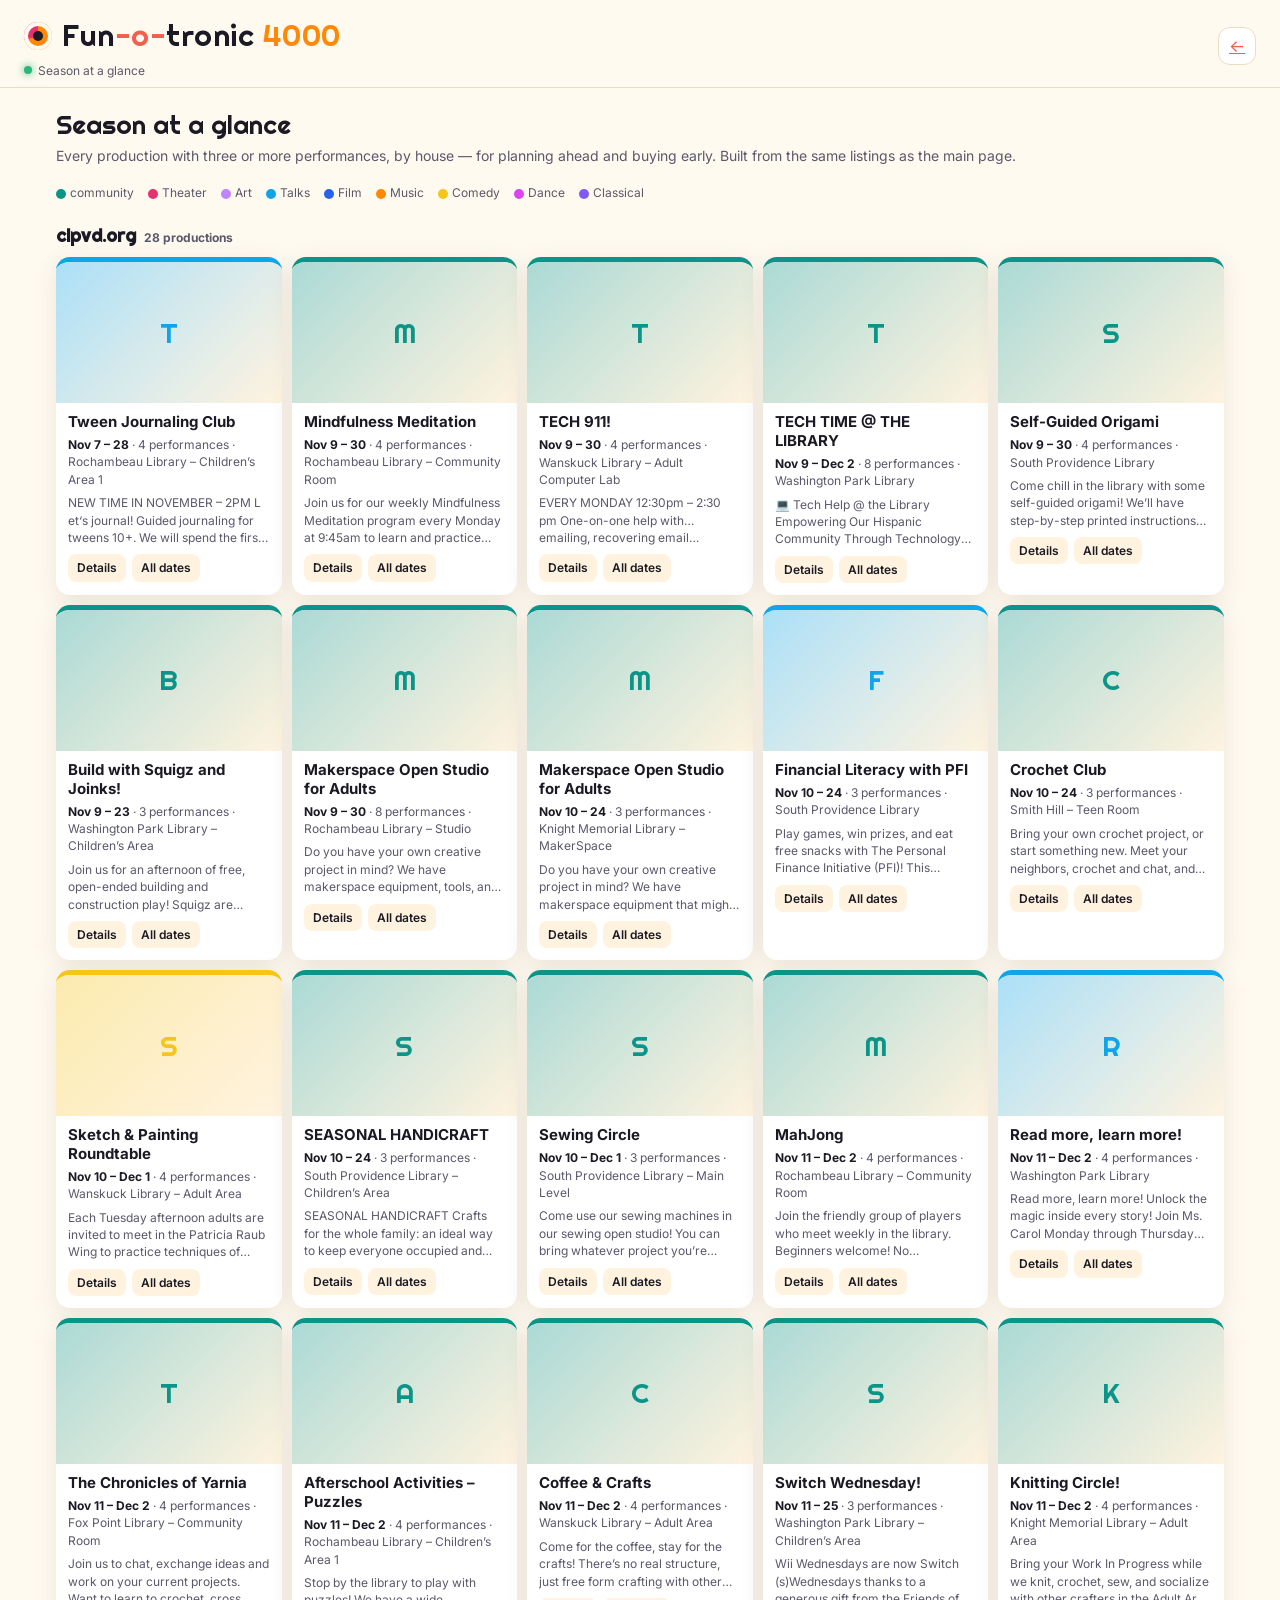
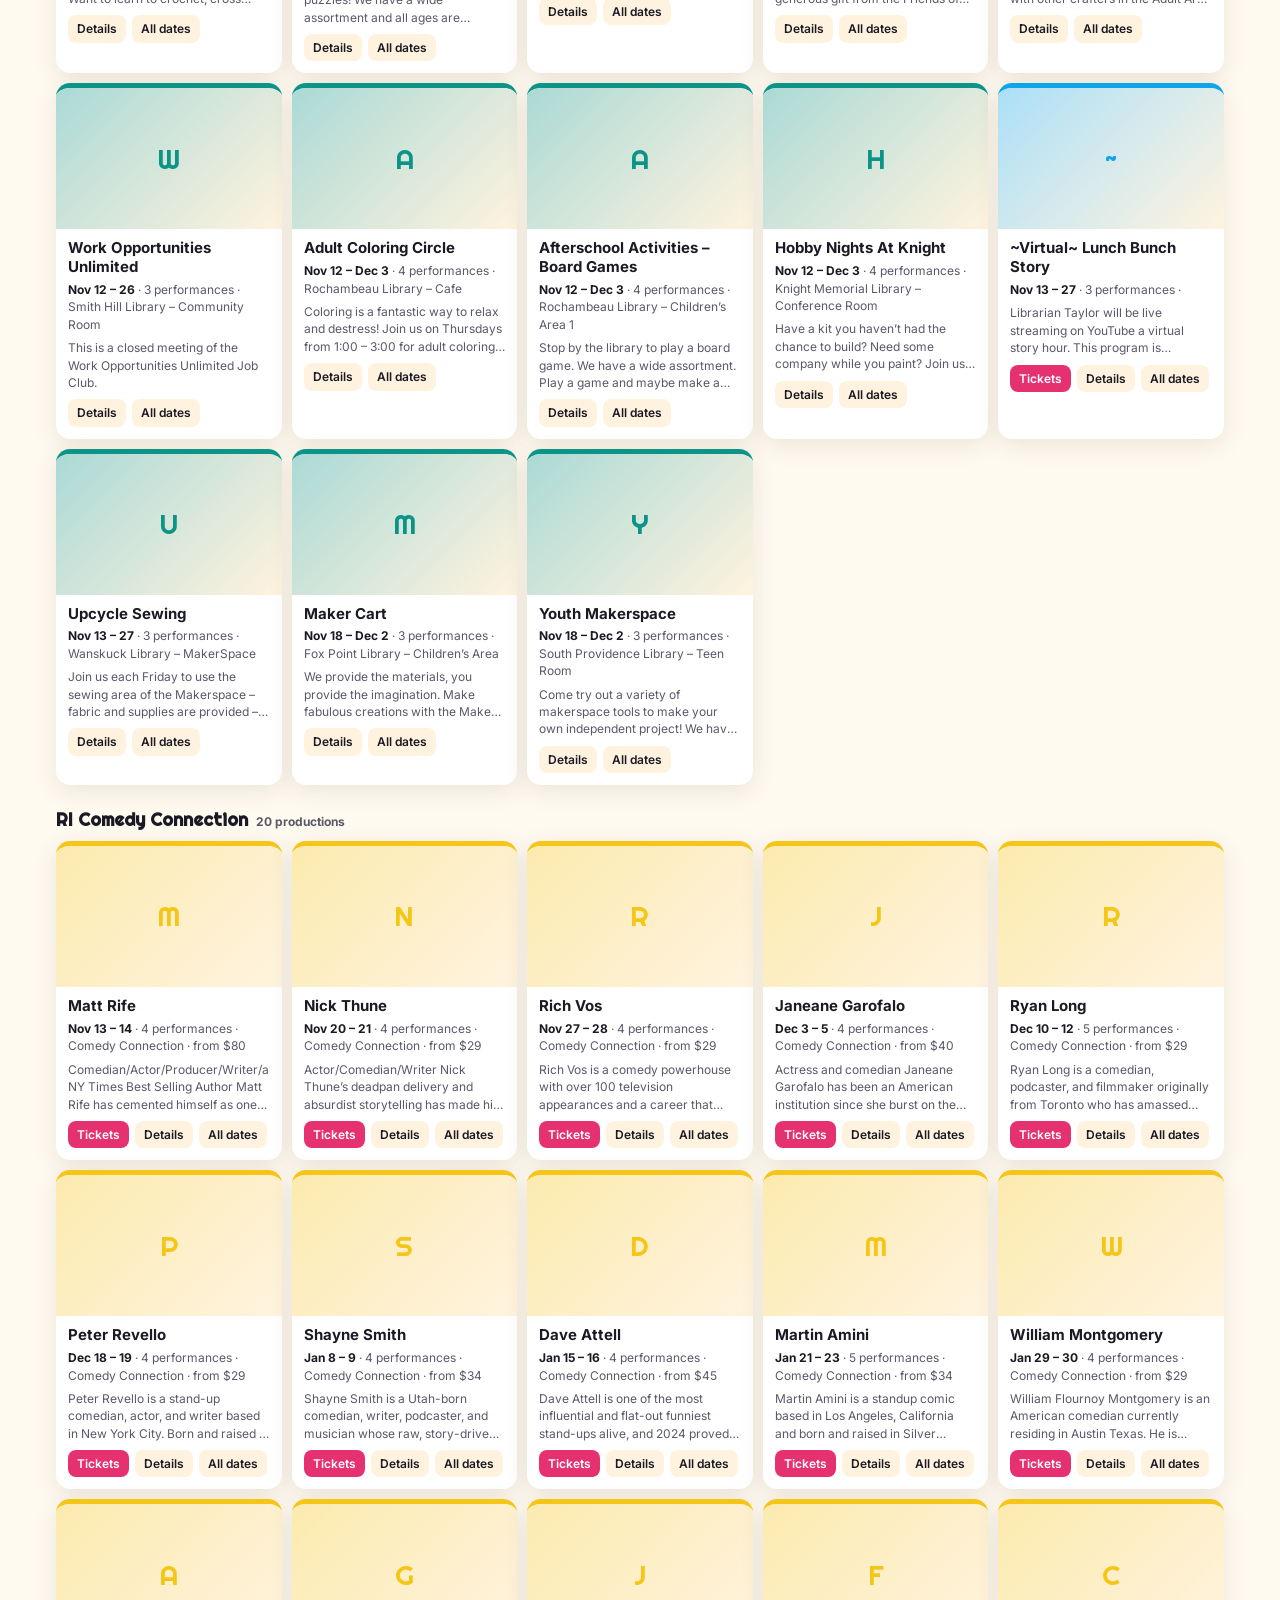
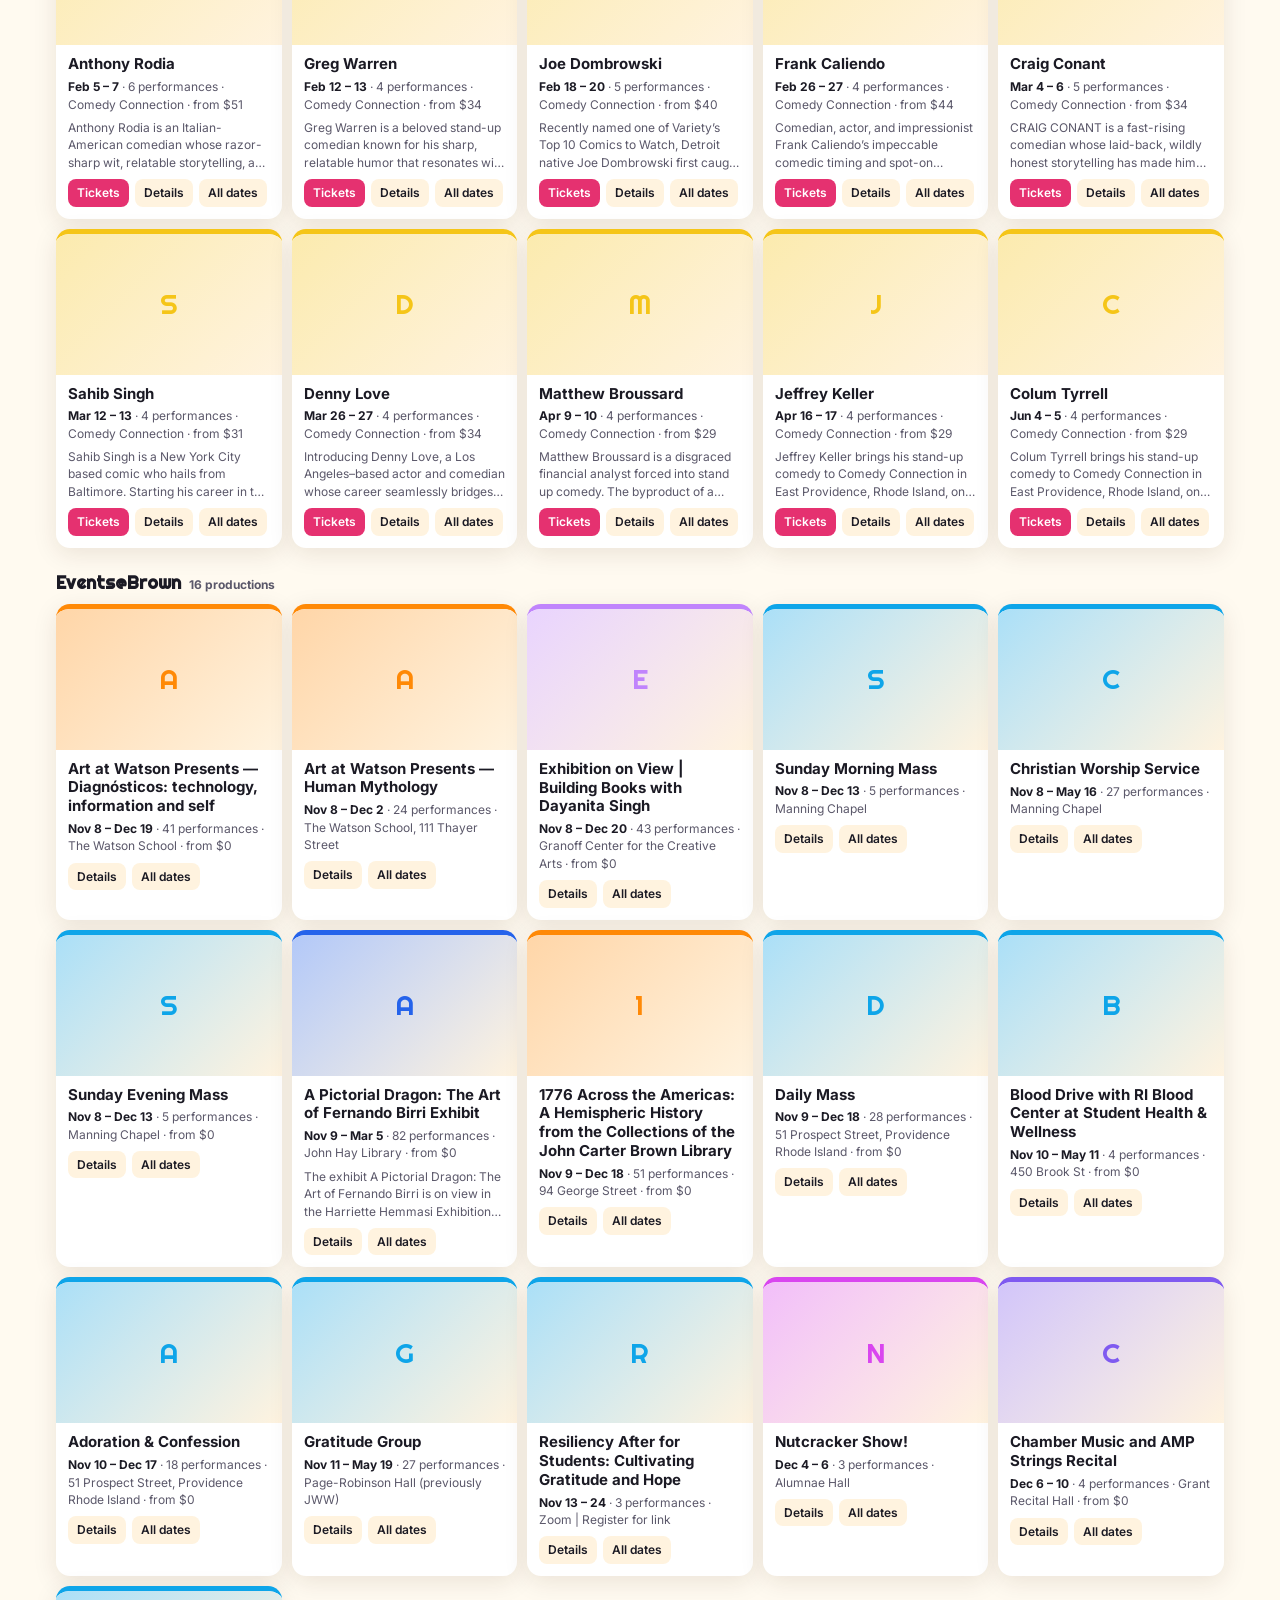
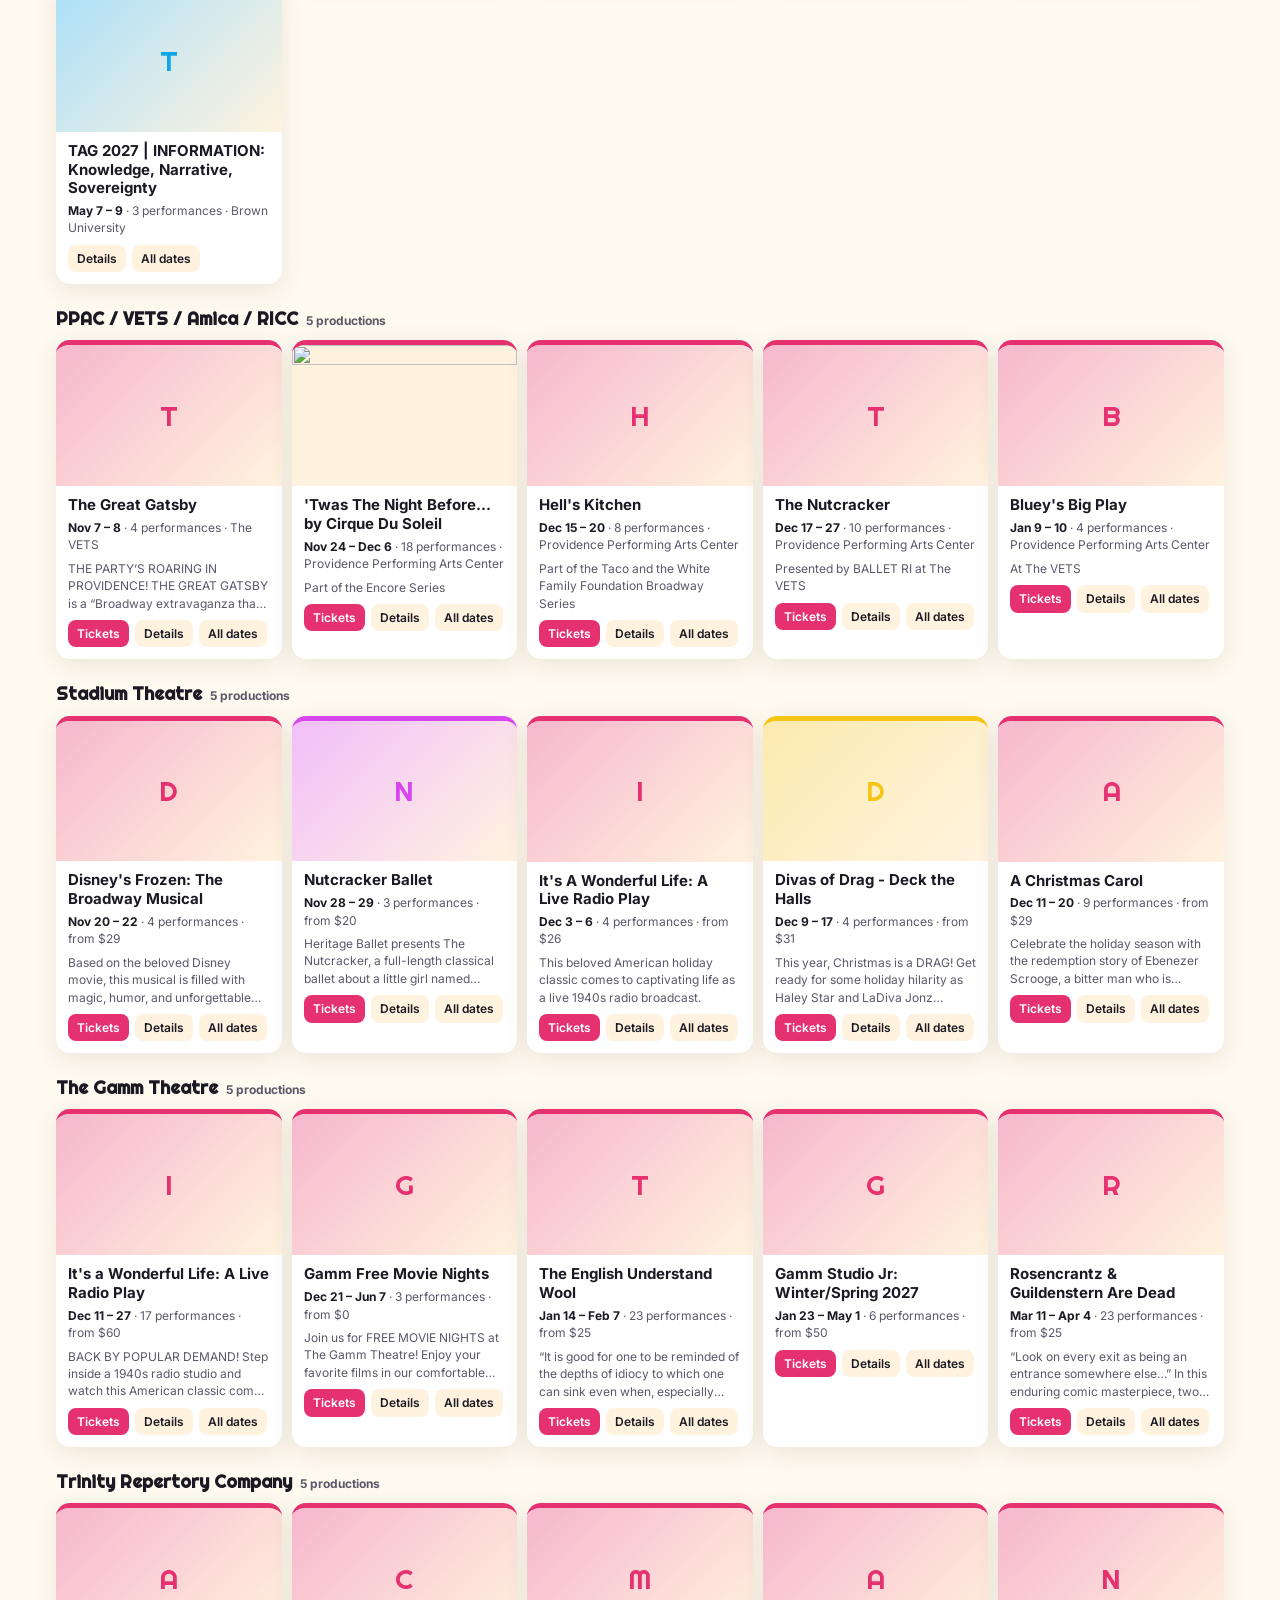
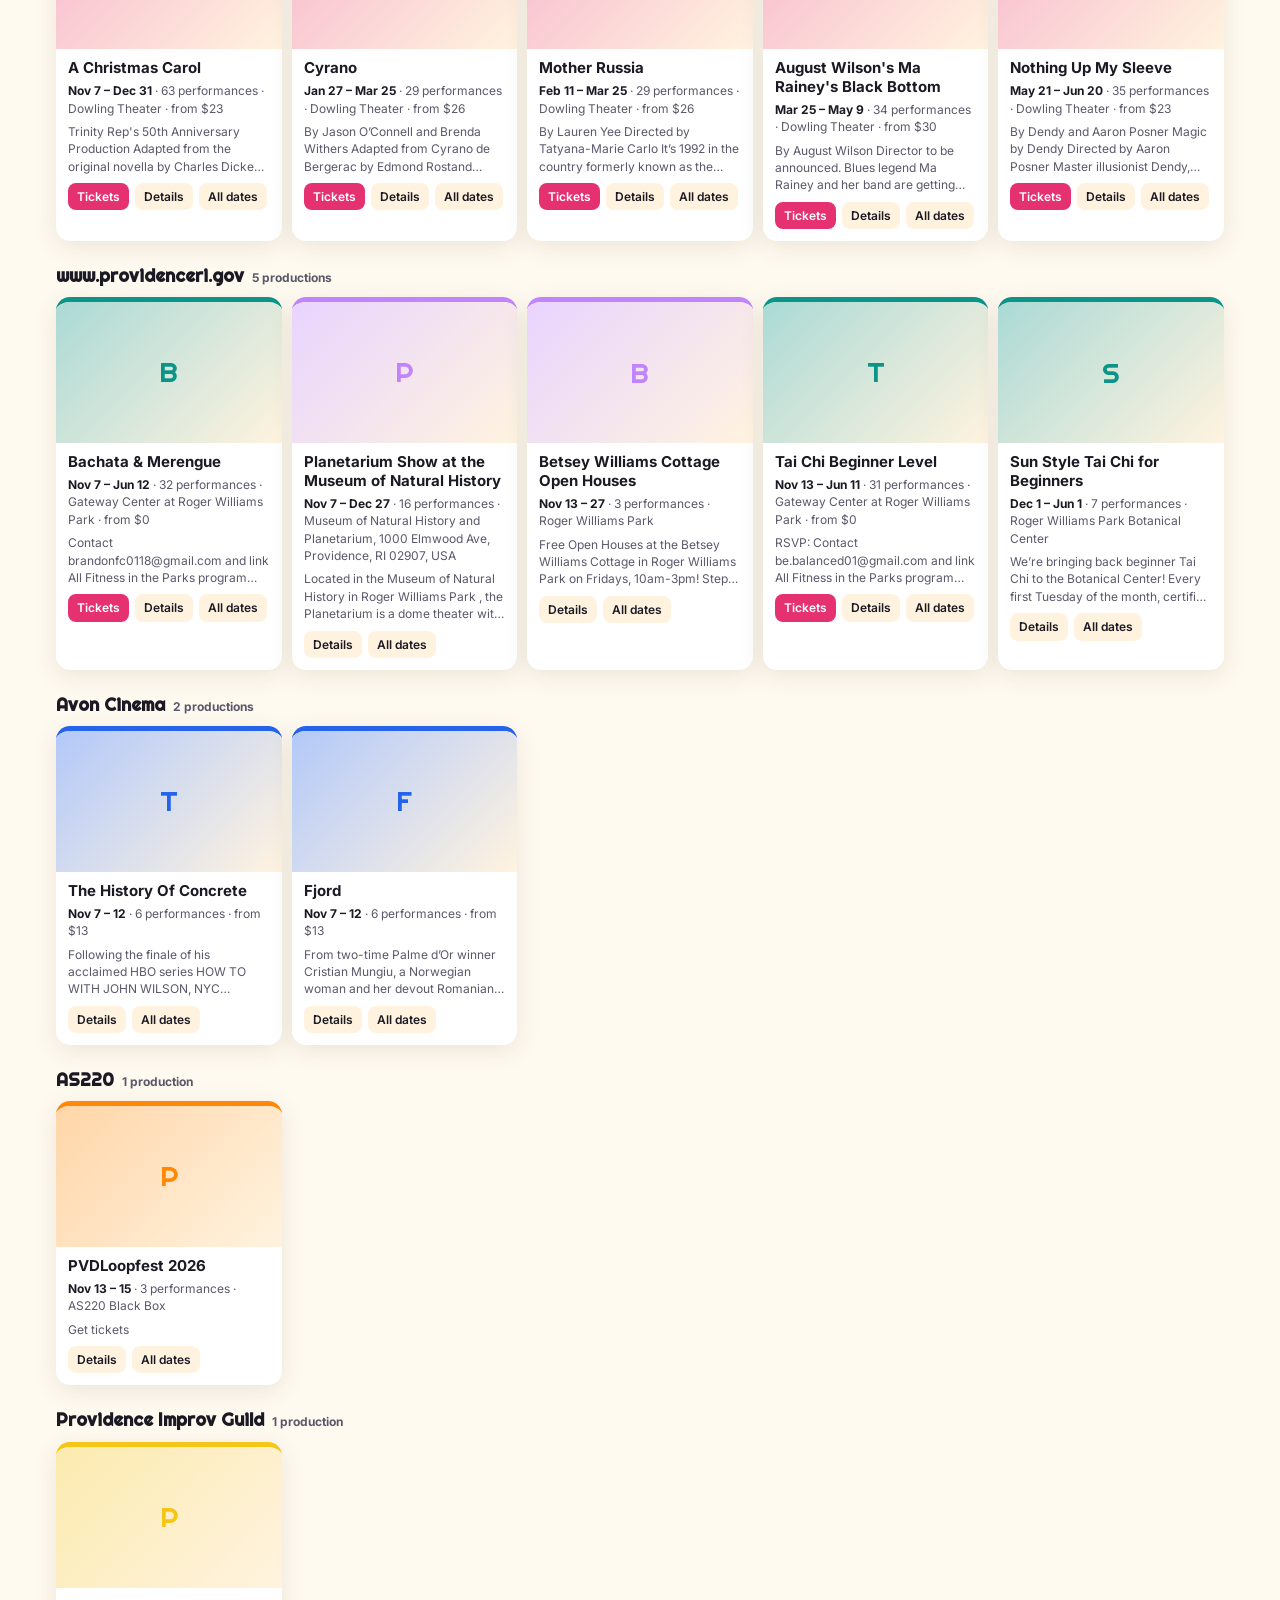
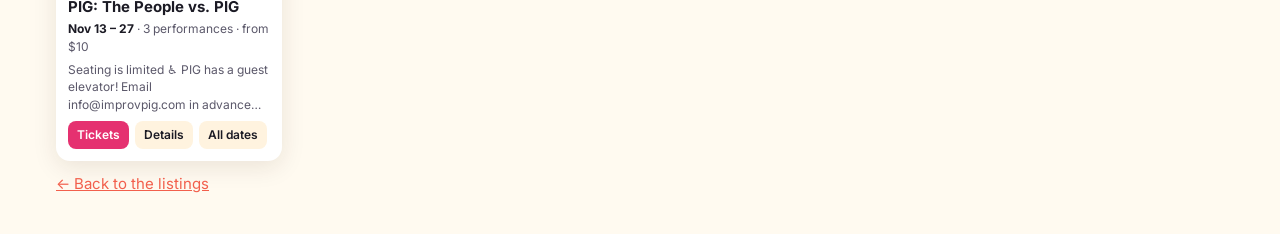
==== site/season.html @ e2d82a09 "v3: taste that learns, not-for-me, follows, mood dial, date night, can-I-make-it, weather badges, ve" ====
<!doctype html>
<html lang="en">
<head>
<meta charset="utf-8">
<meta name="viewport" content="width=device-width, initial-scale=1, viewport-fit=cover">
<meta name="robots" content="noindex, nofollow">
<title>Season at a glance — Fun-o-tronic 4000</title>
<link rel="icon" href="icon.svg">
<link rel="preconnect" href="https://fonts.googleapis.com">
<link rel="stylesheet" href="https://fonts.googleapis.com/css2?family=Righteous&family=Inter:wght@400;500;600;700&display=swap">
<link rel="stylesheet" href="style.css?v=3">
<style>
  .season { max-width: 1200px; margin: 0 auto; padding: 0 16px 40px; }
  .season h1 { font-family: var(--font-display); font-weight: 400; font-size: 26px; margin: 18px 0 2px; }
  .season .lede { color: var(--ink2); margin: 0 0 18px; font-size: 14px; }
  .org { margin: 22px 0 8px; font-family: var(--font-display); font-size: 18px; display: flex; align-items: baseline; gap: 8px; }
  .org small { font-family: var(--font); color: var(--ink2); font-size: 12px; }
  .posters { display: grid; grid-template-columns: repeat(auto-fill, minmax(min(200px, 100%), 1fr)); gap: 10px; }
  .poster { background: var(--panel); border-radius: 14px; box-shadow: var(--shadow); overflow: hidden; display: flex; flex-direction: column; border-top: 5px solid var(--cc, var(--c-other)); cursor: pointer; }
  .poster img { width: 100%; aspect-ratio: 16 / 10; object-fit: cover; display: block; background: var(--bg2); }
  .poster .ph { width: 100%; aspect-ratio: 16 / 10; background: linear-gradient(135deg, color-mix(in srgb, var(--cc) 35%, var(--panel)), var(--bg2)); display: grid; place-items: center; font-family: var(--font-display); font-size: 28px; color: var(--cc); }
  .poster .pb { padding: 10px 12px 12px; }
  .poster h3 { margin: 0 0 4px; font-size: 15px; line-height: 1.25; }
  .poster .dates { font-size: 12px; color: var(--ink2); }
  .poster .dates b { color: var(--ink); }
  .poster .sum { font-size: 12px; color: var(--ink2); margin: 6px 0 0; display: -webkit-box; -webkit-line-clamp: 3; -webkit-box-orient: vertical; overflow: hidden; }
  .poster .links { margin-top: 8px; display: flex; gap: 6px; flex-wrap: wrap; }
  .poster .links a { font-size: 12px; font-weight: 600; padding: 5px 9px; border-radius: 8px; background: var(--bg2); color: var(--ink); text-decoration: none; }
  .poster .links a.tix { background: var(--accent3); color: #fff; }
  .back { display: inline-block; margin-top: 12px; color: var(--accent2); }
  .legend { display: flex; flex-wrap: wrap; gap: 8px 14px; font-size: 12px; color: var(--ink2); margin: 0 0 10px; }
  .legend i { display: inline-block; width: 10px; height: 10px; border-radius: 50%; vertical-align: middle; margin-right: 4px; }
</style>
</head>
<body>
<header class="masthead">
  <div class="brand"><span class="dial" aria-hidden="true"><span></span></span><h1>Fun<span class="o">-o-</span>tronic <span class="num">4000</span></h1></div>
  <div class="status"><span class="led"></span><span>Season at a glance</span></div>
  <div class="masthead-actions"><a class="icon-btn" href="./" title="Back to the listings" aria-label="Back">←</a></div>
</header>
<main class="season">
  <h1>Season at a glance</h1>
  <p class="lede">Every production with three or more performances, by house — for planning ahead and buying early. Built from the same listings as the main page.</p>
  <div class="legend" id="legend"></div>
  <div id="root"><p class="empty">Loading…</p></div>
  <a class="back" href="./">← Back to the listings</a>
</main>
<script>
(async () => {
  const TZ = "America/New_York";
  const fmt = (d, o) => new Intl.DateTimeFormat("en-US", { timeZone: TZ, ...o }).format(new Date(d));
  const esc = s => String(s ?? "").replace(/[&<>"']/g, c => ({ "&": "&amp;", "<": "&lt;", ">": "&gt;", '"': "&quot;", "'": "&#39;" })[c]);
  const CATS = { theater: "Theater", music: "Music", classical: "Classical", dance: "Dance", comedy: "Comedy", film: "Film", talk: "Talks", sports: "Sports", festival: "Festivals", art: "Art", family: "Family", other: "Other" };
  const data = await fetch(`data/events.json?v=${Math.floor(Date.now() / 6e5)}`).then(r => r.json());
  const key = e => `${e.title.toLowerCase().replace(/[^a-z0-9]+/g, " ").trim()}|${e.venue_id || e.venue}`;
  const runs = new Map();
  for (const e of data.events) { if (e.category === "sports" || e.kids) continue; (runs.get(key(e)) || runs.set(key(e), []).get(key(e))).push(e); }
  const prods = [...runs.values()].filter(g => g.length >= 3 && new Set(g.map(e => e.start.slice(0, 10))).size >= 2).map(g => { g.sort((a, b) => a.start.localeCompare(b.start)); return g; });
  const byOrg = new Map();
  for (const g of prods) { const org = g[0].source_name || g[0].venue; (byOrg.get(org) || byOrg.set(org, []).get(org)).push(g); }
  const orgs = [...byOrg.entries()].sort((a, b) => b[1].length - a[1].length || a[0].localeCompare(b[0]));
  const cats = new Set(prods.map(g => g[0].category));
  document.getElementById("legend").innerHTML = [...cats].map(c => `<span><i style="background:var(--c-${c})"></i>${CATS[c] || c}</span>`).join("");
  const root = document.getElementById("root"); root.innerHTML = "";
  if (!prods.length) root.innerHTML = `<p class="empty">No multi-performance runs in the listings yet.</p>`;
  for (const [org, gs] of orgs) {
    gs.sort((a, b) => a[0].start.localeCompare(b[0].start));
    const h = document.createElement("h2"); h.className = "org"; h.innerHTML = `${esc(org)} <small>${gs.length} production${gs.length === 1 ? "" : "s"}</small>`; root.appendChild(h);
    const grid = document.createElement("div"); grid.className = "posters"; root.appendChild(grid);
    for (const g of gs) {
      const e = g[0], last = g[g.length - 1];
      const d = document.createElement("article"); d.className = "poster"; d.style.setProperty("--cc", `var(--c-${e.category})`);
      const sameMonth = fmt(e.start, { month: "short" }) === fmt(last.start, { month: "short" });
      d.innerHTML = `${e.image ? `<img src="${esc(e.image)}" alt="" loading="lazy" referrerpolicy="no-referrer" onerror="this.outerHTML='<div class=ph>${esc(e.title.slice(0, 1))}</div>'">` : `<div class="ph">${esc(e.title.slice(0, 1))}</div>`}
        <div class="pb"><h3>${esc(e.title)}</h3>
        <div class="dates"><b>${fmt(e.start, { month: "short", day: "numeric" })} – ${fmt(last.start, { month: sameMonth ? undefined : "short", day: "numeric" })}</b> · ${g.length} performances${e.venue !== org ? ` · ${esc(e.venue)}` : ""}${e.price_min != null ? ` · from $${Math.round(e.price_min)}` : ""}</div>
        ${e.summary ? `<p class="sum">${esc(e.summary)}</p>` : ""}
        <div class="links">${e.ticket_url ? `<a class="tix" href="${esc(e.ticket_url)}" target="_blank" rel="noopener">Tickets</a>` : ""}${e.url ? `<a href="${esc(e.url)}" target="_blank" rel="noopener">Details</a>` : ""}<a href="./?q=${encodeURIComponent(e.title)}">All dates</a></div></div>`;
      grid.appendChild(d);
    }
  }
})();
</script>
</body>
</html>
---- site/style.css ----
/* Fun-o-tronic 4000 — warm, lively, a little bit jukebox. Mobile first. */
:root {
  --bg: #fffaf0;
  --bg2: #fff3df;
  --panel: #ffffff;
  --ink: #1b1a24;
  --ink2: #5b586a;
  --line: #ecdcc3;
  --accent: #ff8906;
  --accent2: #f25f4c;
  --accent3: #e53170;
  --ok: #2cb67d;
  --shadow: 0 6px 24px rgba(60, 30, 0, .10);
  --radius: 16px;
  --font-display: "Righteous", "Inter", system-ui, sans-serif;
  --font: "Inter", system-ui, -apple-system, Segoe UI, Roboto, sans-serif;
  /* category colours */
  --c-theater: #e53170; --c-music: #ff8906; --c-classical: #7f5af0; --c-dance: #d946ef;
  --c-comedy: #f5c518; --c-film: #2563eb; --c-talk: #0ea5e9; --c-sports: #16a34a;
  --c-festival: #f25f4c; --c-market: #a3b60a; --c-art: #c084fc; --c-family: #fb7185;
  --c-food: #ea580c; --c-community: #0d9488; --c-other: #94a3b8;
}
@media (prefers-color-scheme: dark) {
  :root:not([data-theme="light"]) {
    --bg: #0f0e17; --bg2: #16151f; --panel: #1c1b27; --ink: #fffffe; --ink2: #a7a9be;
    --line: #2a2838; --shadow: 0 8px 28px rgba(0,0,0,.45);
  }
}
:root[data-theme="dark"] {
  --bg: #0f0e17; --bg2: #16151f; --panel: #1c1b27; --ink: #fffffe; --ink2: #a7a9be;
  --line: #2a2838; --shadow: 0 8px 28px rgba(0,0,0,.45);
}

* { box-sizing: border-box; }
html { -webkit-text-size-adjust: 100%; }
body {
  margin: 0; background: var(--bg); color: var(--ink); font-family: var(--font);
  font-size: 15px; line-height: 1.45;
  padding-bottom: env(safe-area-inset-bottom);
}
a { color: var(--accent2); }
button, input, select { font: inherit; color: inherit; }
button { cursor: pointer; }
[hidden] { display: none !important; }

/* ---------- masthead ---------- */
.masthead {
  display: grid; grid-template-columns: 1fr auto; grid-template-areas: "brand actions" "status actions"; align-items: center; gap: 4px 12px;
  padding: 12px 16px 6px; background: var(--bg);
  position: sticky; top: 0; z-index: 20; border-bottom: 1px solid var(--line);
}
.brand { grid-area: brand; display: flex; align-items: center; gap: 10px; min-width: 0; }
.brand h1 {
  font-family: var(--font-display); font-weight: 400; font-size: 21px; margin: 0; letter-spacing: .5px;
  white-space: nowrap; overflow: hidden; text-overflow: ellipsis;
}
.brand .o { color: var(--accent2); }
.brand .num { color: var(--accent); }
.dial {
  width: 28px; height: 28px; border-radius: 50%; flex: none;
  background: conic-gradient(var(--accent) 0 70%, var(--accent3) 70% 100%);
  display: grid; place-items: center; box-shadow: inset 0 0 0 4px var(--bg);
}
.dial span { width: 10px; height: 10px; border-radius: 50%; background: var(--ink); }
.status { grid-area: status; font-size: 12px; color: var(--ink2); display: flex; align-items: center; gap: 6px; }
.led { width: 8px; height: 8px; border-radius: 50%; background: var(--ok); box-shadow: 0 0 8px var(--ok); animation: blink 2.4s infinite; }
.led.warn { background: var(--accent); box-shadow: 0 0 8px var(--accent); }
.led.bad { background: var(--accent2); box-shadow: 0 0 8px var(--accent2); animation: none; }
@keyframes blink { 50% { opacity: .35; } }
.masthead-actions { grid-area: actions; display: flex; gap: 4px; }
.icon-btn {
  position: relative; width: 38px; height: 38px; border-radius: 12px; border: 1px solid var(--line);
  background: var(--panel); font-size: 17px; display: grid; place-items: center;
}
.icon-btn .badge {
  position: absolute; top: -6px; right: -6px; min-width: 18px; height: 18px; padding: 0 5px;
  border-radius: 9px; background: var(--accent3); color: #fff; font-size: 11px; font-weight: 700;
  display: grid; place-items: center; line-height: 1;
}
.icon-btn.lit { border-color: var(--accent); color: var(--accent); }

/* ---------- filter panel ---------- */
.panel { padding: 10px 16px 6px; display: grid; gap: 8px; }
.search-row { display: flex; gap: 8px; }
#q {
  flex: 1; min-width: 0; padding: 11px 14px; border-radius: 999px; border: 1px solid var(--line);
  background: var(--panel); outline: none;
}
#q:focus { border-color: var(--accent); box-shadow: 0 0 0 3px rgba(255,137,6,.2); }
.surprise {
  border: none; border-radius: 999px; padding: 0 14px; background: linear-gradient(135deg, var(--accent), var(--accent3));
  color: #fff; font-weight: 600; white-space: nowrap; box-shadow: 0 4px 14px rgba(229,49,112,.3);
}
.surprise:active { transform: scale(.97); }

.chips { display: flex; gap: 6px; overflow-x: auto; scrollbar-width: none; padding: 2px 0; -webkit-overflow-scrolling: touch; }
.chips::-webkit-scrollbar { display: none; }
.chips button {
  flex: none; border: 1px solid var(--line); background: var(--panel); color: var(--ink);
  padding: 6px 12px; border-radius: 999px; font-size: 13px; font-weight: 500; display: inline-flex; align-items: center; gap: 6px;
}
.chips.when button.on { background: var(--ink); color: var(--bg); border-color: var(--ink); }
.chips.cats button .dot { width: 9px; height: 9px; border-radius: 50%; background: var(--cc, var(--c-other)); }
.chips.cats button.on { border-color: var(--cc); background: color-mix(in srgb, var(--cc) 18%, var(--panel)); }
.chips.cats button .n { color: var(--ink2); font-size: 11px; }
.custom-range { display: flex; gap: 12px; font-size: 13px; color: var(--ink2); }
.custom-range input { margin-left: 4px; padding: 4px 6px; border-radius: 8px; border: 1px solid var(--line); background: var(--panel); }

.toggles { display: flex; flex-wrap: wrap; gap: 6px 12px; align-items: center; font-size: 13px; }
.tog { display: inline-flex; align-items: center; gap: 5px; color: var(--ink2); }
.tog input[type=checkbox] { accent-color: var(--accent); width: 16px; height: 16px; }
.tog.price input { width: 64px; padding: 3px 6px; border-radius: 8px; border: 1px solid var(--line); background: var(--panel); }
.toggles select { padding: 4px 8px; border-radius: 8px; border: 1px solid var(--line); background: var(--panel); max-width: 48vw; }
.linkish { border: none; background: none; color: var(--accent2); text-decoration: underline; padding: 0; }

/* ---------- view bar ---------- */
.viewbar { display: flex; align-items: center; gap: 10px; padding: 6px 16px; }
.seg { display: inline-flex; border: 1px solid var(--line); border-radius: 12px; overflow: hidden; background: var(--panel); }
.seg button { border: none; background: none; padding: 7px 14px; font-weight: 500; }
.seg button.on { background: var(--ink); color: var(--bg); }
.count { flex: 1; font-size: 12px; color: var(--ink2); }
#sortSel { padding: 5px 8px; border-radius: 8px; border: 1px solid var(--line); background: var(--panel); font-size: 13px; }

/* ---------- list ---------- */
main { padding: 0 16px 24px; max-width: 1400px; margin: 0 auto; }
.day-head {
  position: sticky; top: var(--mast-h, 61px); z-index: 5; background: var(--bg); padding: 10px 0 6px; margin-top: 10px;
  font-family: var(--font-display); font-size: 17px; letter-spacing: .3px; display: flex; align-items: baseline; gap: 8px;
}
.day-head small { font-family: var(--font); color: var(--ink2); font-size: 12px; letter-spacing: 0; }
.day-head.today { color: var(--accent); }
.card {
  display: grid; grid-template-columns: 58px 1fr 36px; gap: 10px; padding: 12px 10px 12px 12px; margin: 8px 0;
  background: var(--panel); border-radius: var(--radius); box-shadow: var(--shadow); border-left: 5px solid var(--cc, var(--c-other));
  cursor: pointer; outline: none; transition: transform .12s; min-width: 0;
}
.card .body { min-width: 0; overflow-wrap: anywhere; }
.card:active { transform: scale(.995); }
.card:focus-visible { box-shadow: 0 0 0 3px var(--accent); }
.card .when { display: flex; flex-direction: column; font-weight: 700; font-size: 15px; line-height: 1.2; padding-top: 2px; }
.card .when .d { font-weight: 500; font-size: 11px; color: var(--ink2); margin-top: 2px; }
.card .top { display: flex; gap: 6px; align-items: center; flex-wrap: wrap; margin-bottom: 2px; }
.cat { font-size: 11px; font-weight: 700; letter-spacing: .4px; text-transform: uppercase; color: var(--cc, var(--c-other)); }
.flags { display: inline-flex; gap: 4px; }
.flag { font-size: 10px; font-weight: 700; padding: 1px 6px; border-radius: 6px; background: var(--bg2); color: var(--ink2); }
.flag.free { background: var(--ok); color: #fff; }
.flag.new { background: var(--accent3); color: #fff; }
.flag.sale { background: var(--accent); color: #fff; }
.flag.soldout { background: var(--ink2); color: var(--bg); }
.card .title { margin: 0; font-size: 16px; font-weight: 700; line-height: 1.25; }
.card .where { color: var(--ink2); font-size: 13px; margin-top: 2px; }
.card .sum { margin: 6px 0 0; font-size: 13px; color: var(--ink2); display: -webkit-box; -webkit-line-clamp: 2; -webkit-box-orient: vertical; overflow: hidden; }
.card .star { border: none; background: none; font-size: 22px; color: var(--ink2); align-self: start; padding: 0; line-height: 1; }
.card .star.on { color: var(--accent); }
.empty { text-align: center; color: var(--ink2); padding: 48px 16px; }
.empty h3 { font-family: var(--font-display); font-weight: 400; color: var(--ink); }
.more { display: block; margin: 16px auto; padding: 10px 22px; border-radius: 999px; border: 1px solid var(--line); background: var(--panel); }

@media (min-width: 720px) {
  .masthead { padding: 14px 24px 8px; }
  .brand h1 { font-size: 30px; }
  .panel, .viewbar { padding-left: 24px; padding-right: 24px; }
  main { padding: 0 24px 32px; }
  .cards-grid { display: grid; grid-template-columns: repeat(auto-fill, minmax(min(300px, 100%), 1fr)); gap: 10px; }
  .cards-grid .card { margin: 0; }
}

/* ---------- calendar ---------- */
.cal-head { display: flex; align-items: center; justify-content: space-between; padding: 12px 0 6px; }
.cal-head h2 { font-family: var(--font-display); font-weight: 400; font-size: 20px; margin: 0; }
.cal-head button { width: 36px; height: 36px; border-radius: 10px; border: 1px solid var(--line); background: var(--panel); font-size: 20px; }
.cal-grid { display: grid; grid-template-columns: repeat(7, 1fr); gap: 4px; }
.cal-grid .dow { text-align: center; font-size: 11px; color: var(--ink2); padding: 4px 0; text-transform: uppercase; letter-spacing: .5px; }
.cal-cell {
  aspect-ratio: 1 / 1.05; border-radius: 10px; background: var(--panel); border: 1px solid var(--line); padding: 4px;
  display: flex; flex-direction: column; align-items: flex-start; font-size: 12px; cursor: pointer; position: relative; overflow: hidden;
}
.cal-cell.pad { background: transparent; border-color: transparent; cursor: default; }
.cal-cell.today { border-color: var(--accent); }
.cal-cell.sel { background: var(--ink); color: var(--bg); }
.cal-cell .n { font-weight: 600; }
.cal-cell .cnt { margin-top: auto; font-size: 10px; color: var(--ink2); }
.cal-cell.sel .cnt { color: var(--bg); opacity: .8; }
.cal-cell .dots { display: flex; flex-wrap: wrap; gap: 2px; margin-top: 3px; }
.cal-cell .dots i { width: 6px; height: 6px; border-radius: 50%; display: block; }
.cal-cell .heat { position: absolute; inset: auto 0 0 0; height: 3px; background: var(--accent); opacity: .7; }
.cal-cell .evs { display: flex; flex-direction: column; gap: 2px; width: 100%; margin-top: 4px; min-width: 0; }
.cal-cell .ev { display: block; font-size: 11px; line-height: 1.25; color: var(--ink); text-decoration: none; border-left: 3px solid var(--cc, var(--c-other)); padding: 1px 0 1px 5px; border-radius: 2px; white-space: nowrap; overflow: hidden; text-overflow: ellipsis; }
.cal-cell .ev b { font-weight: 600; color: var(--ink2); }
.cal-cell .ev:hover { background: var(--bg2); }
.cal-cell.sel .ev, .cal-cell.sel .ev b { color: var(--bg); }
.cal-cell .morel { font-size: 10px; color: var(--ink2); padding-left: 8px; }
.cal-cell.sel .morel { color: var(--bg); opacity: .8; }
@media (min-width: 720px) {
  .cal-cell { aspect-ratio: auto; min-height: 168px; padding: 6px; }
  .cal-cell .cnt { display: none; }
}
#calDay { margin-top: 12px; }

/* ---------- map ---------- */
#map { height: 62vh; min-height: 360px; border-radius: var(--radius); overflow: hidden; margin-top: 10px; box-shadow: var(--shadow); background: var(--bg2); }
.hint { color: var(--ink2); font-size: 12px; text-align: center; }
.leaflet-popup-content { font-family: var(--font); font-size: 13px; }
.leaflet-popup-content a { display: block; margin-top: 4px; }

/* ---------- sheet ---------- */
.sheet-backdrop { position: fixed; inset: 0; background: rgba(0,0,0,.45); z-index: 40; backdrop-filter: blur(2px); }
.sheet {
  position: fixed; left: 0; right: 0; bottom: 0; z-index: 50; max-height: 92vh; overflow: auto;
  background: var(--panel); border-radius: 22px 22px 0 0; box-shadow: 0 -10px 40px rgba(0,0,0,.3);
  padding: 8px 18px calc(20px + env(safe-area-inset-bottom)); animation: up .22s ease-out;
}
@keyframes up { from { transform: translateY(40px); opacity: 0; } }
@media (min-width: 720px) {
  .sheet { left: 50%; right: auto; bottom: auto; top: 6vh; width: 620px; transform: translateX(-50%); border-radius: 22px; max-height: 88vh; }
}
.sheet .grip { width: 44px; height: 5px; border-radius: 3px; background: var(--line); margin: 4px auto 12px; }
.sheet .hero { width: calc(100% + 36px); margin: 0 -18px 12px; max-height: 240px; object-fit: cover; display: block; }
.sheet h2 { font-size: 22px; line-height: 1.2; margin: 6px 0 4px; }
.sheet .meta { color: var(--ink2); font-size: 14px; display: grid; gap: 3px; margin: 8px 0 12px; }
.sheet .meta b { color: var(--ink); font-weight: 600; }
.sheet .actions { display: flex; flex-wrap: wrap; gap: 8px; margin: 14px 0; }
.btn {
  border: 1px solid var(--line); background: var(--bg2); color: var(--ink); padding: 10px 14px; border-radius: 12px;
  font-weight: 600; text-decoration: none; display: inline-flex; align-items: center; gap: 6px; font-size: 14px;
}
.btn.primary { background: var(--accent); border-color: var(--accent); color: #1b1a24; }
.btn.tickets { background: var(--accent3); border-color: var(--accent3); color: #fff; }
.sheet .desc { font-size: 14px; color: var(--ink); white-space: pre-line; }
.sheet .desc.clamp { display: -webkit-box; -webkit-line-clamp: 6; -webkit-box-orient: vertical; overflow: hidden; }
.sheet .fine { font-size: 12px; color: var(--ink2); margin-top: 14px; }
.sheet .close { position: absolute; top: 10px; right: 12px; width: 34px; height: 34px; border-radius: 50%; border: none; background: var(--bg2); font-size: 18px; }
.sheet .conflict { background: color-mix(in srgb, var(--accent2) 15%, var(--panel)); border: 1px solid var(--accent2); padding: 8px 10px; border-radius: 10px; font-size: 13px; margin: 8px 0; }

.sheet .list-sm .card { box-shadow: none; border: 1px solid var(--line); border-left-width: 5px; }
.health { font-size: 13px; }
.health table { width: 100%; border-collapse: collapse; }
.health td { padding: 5px 4px; border-bottom: 1px solid var(--line); vertical-align: top; }
.health .bad td:first-child { color: var(--accent2); }
.health code { font-size: 11px; color: var(--ink2); word-break: break-all; }
.kv { display: grid; gap: 10px; font-size: 14px; }
.kv input[type=url], .kv input[type=text] { width: 100%; padding: 9px 12px; border-radius: 10px; border: 1px solid var(--line); background: var(--bg); }

/* ---------- toast ---------- */
.toast {
  position: fixed; left: 50%; bottom: 24px; transform: translateX(-50%); z-index: 60; background: var(--ink); color: var(--bg);
  padding: 10px 16px; border-radius: 999px; font-size: 14px; box-shadow: var(--shadow); max-width: 90vw;
}

/* ---------- footer ---------- */
.foot { padding: 20px 16px 36px; color: var(--ink2); font-size: 12px; text-align: center; border-top: 1px solid var(--line); margin-top: 24px; }

/* ---------- v3: taste, date night, runs, shortlist, weather ---------- */
.datenight { border: 1px solid var(--line); border-radius: 999px; padding: 0 12px; background: var(--panel); font-weight: 600; white-space: nowrap; }
.datenight.lit { background: var(--accent3); border-color: var(--accent3); color: #fff; }
.mood { display: inline-flex; align-items: center; gap: 4px; font-size: 13px; }
.mood input { width: 90px; accent-color: var(--accent); }
.card .soon { font-size: 10px; font-weight: 700; color: var(--accent2); margin-top: 3px; text-transform: uppercase; letter-spacing: .3px; }
.card.ended { opacity: .5; }
.card.ended .soon { color: var(--ink2); }
.card.soon .soon { color: var(--ok); }
.card .run { font-size: 11px; color: var(--accent2); font-weight: 600; margin-top: 6px; }
.card .side { display: flex; flex-direction: column; align-items: center; gap: 6px; align-self: start; }
.card .nope { border: none; background: none; color: var(--ink2); font-size: 13px; padding: 2px 4px; opacity: .55; line-height: 1; }
.card .nope:hover { opacity: 1; color: var(--accent2); }
.card .thumb { border: none; background: var(--bg2); border-radius: 50%; width: 30px; height: 30px; font-size: 15px; }
.card .thumb.on { background: var(--ok); }
.flag.follow { background: var(--accent3); color: #fff; }
.flag.vote { background: var(--ok); color: #fff; }
.flag.wx { background: transparent; color: var(--ink2); font-weight: 600; padding-left: 0; }
.listbar { display: flex; flex-wrap: wrap; align-items: center; gap: 8px 12px; padding: 10px 12px; margin: 10px 0 4px; background: var(--panel); border-radius: 12px; border: 1px solid var(--line); font-size: 13px; }
.listbar .fine { color: var(--ink2); font-size: 12px; }
.banner { background: var(--accent3); color: #fff; padding: 8px 16px; font-size: 13px; text-align: center; }
.soon-tag { font-style: normal; color: var(--accent2); font-weight: 600; font-size: 12px; }
.perfs-h { margin: 14px 0 6px; font-size: 13px; color: var(--ink2); text-transform: uppercase; letter-spacing: .4px; }
.perfs { display: flex; flex-wrap: wrap; gap: 6px; }
.perf { font-size: 12px; padding: 5px 9px; border-radius: 8px; background: var(--bg2); color: var(--ink); text-decoration: none; border: 1px solid var(--line); }
.perf.cur { border-color: var(--accent); }
.perf.so { opacity: .5; text-decoration: line-through; }
.cal-cell .wxd { font-weight: 500; color: var(--ink2); font-size: 10px; margin-left: 4px; }
.kv input[type=text] { margin-top: 6px; }
@media (max-width: 719px) { .mood { display: none; } .datenight { padding: 0 10px; font-size: 13px; } }
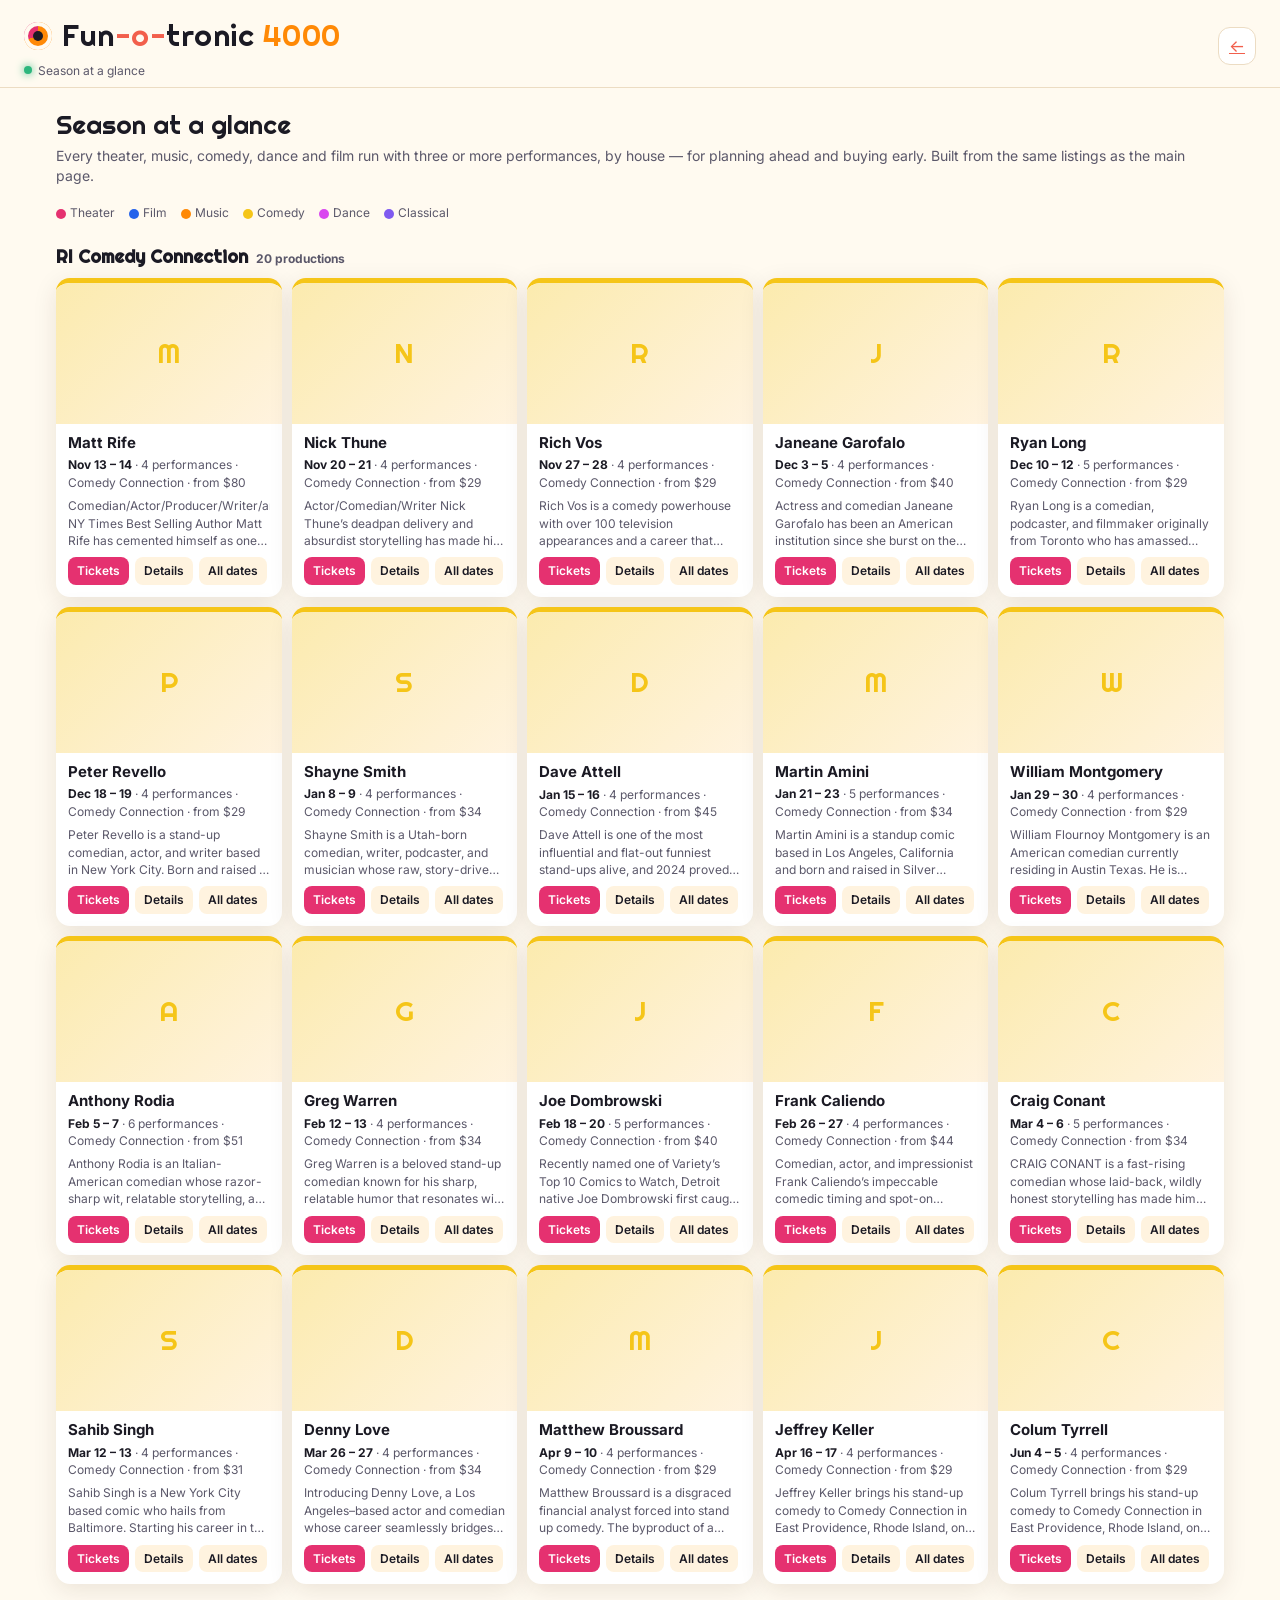
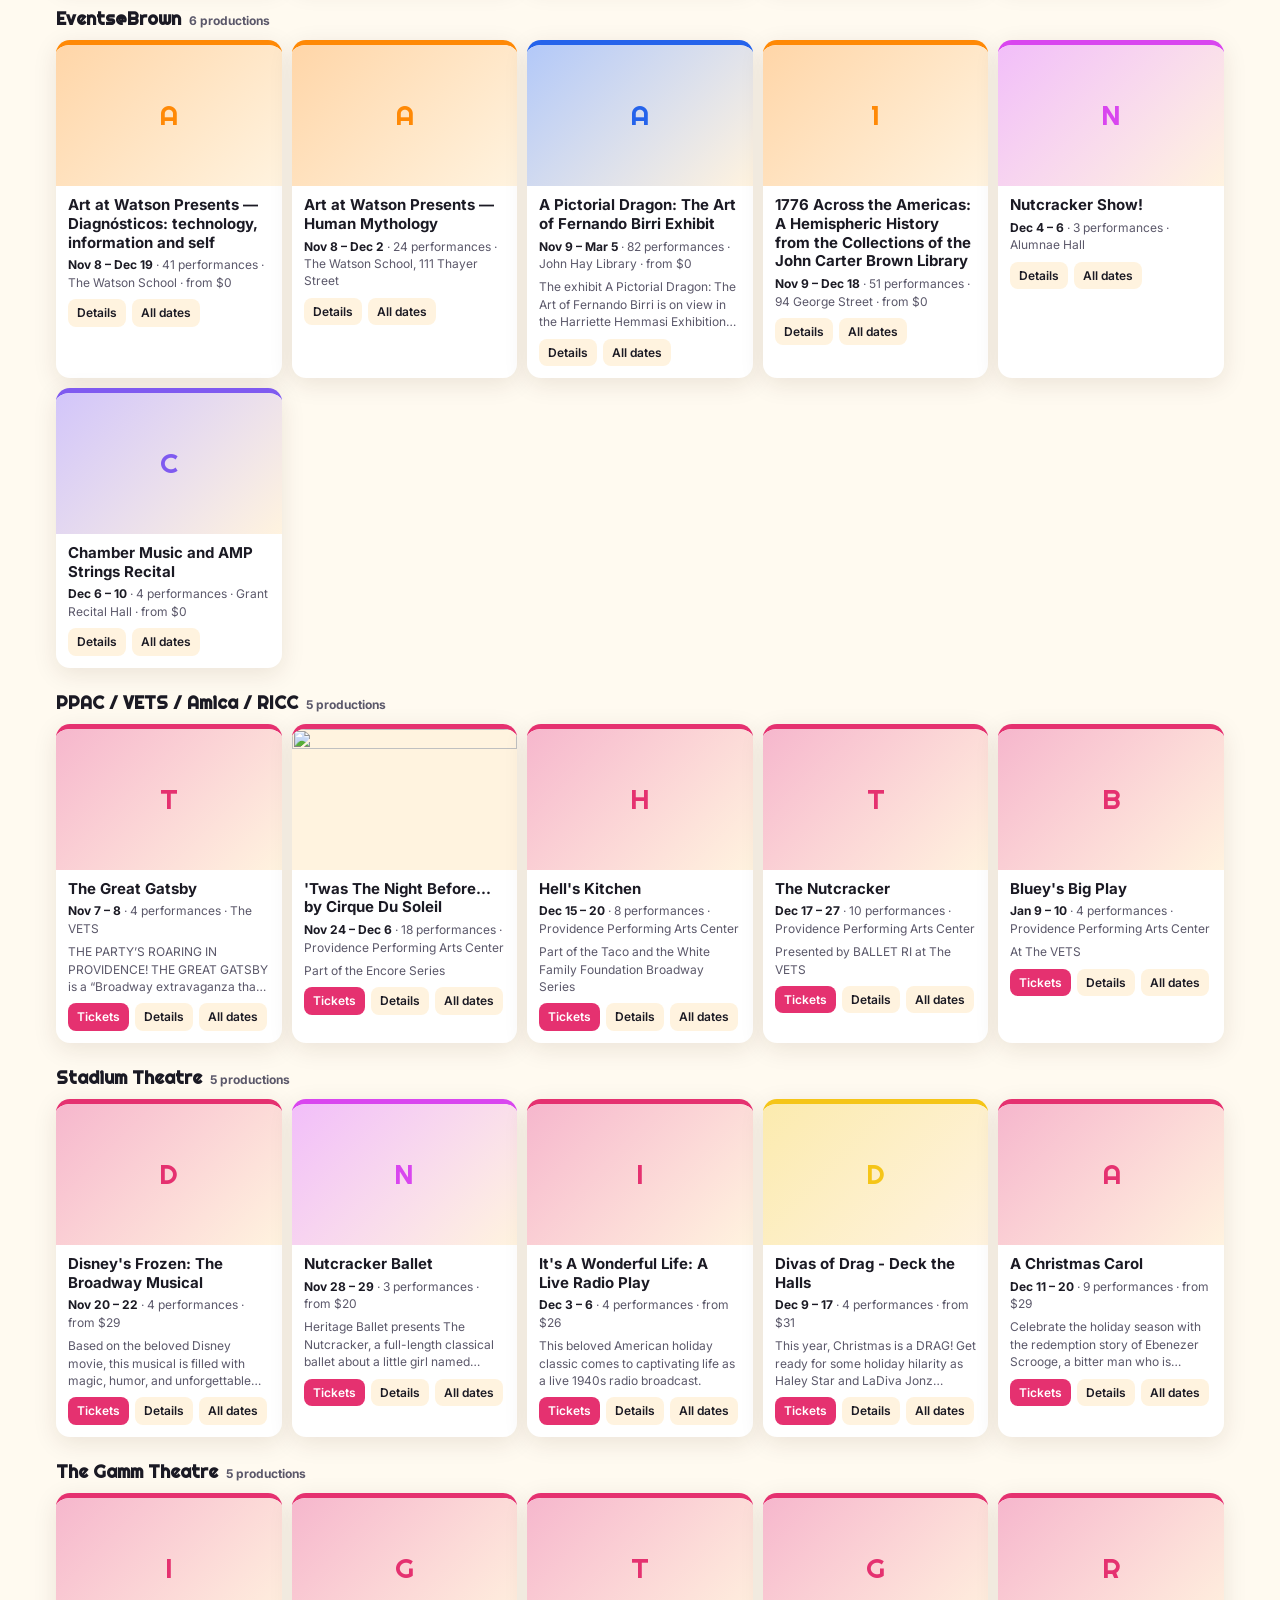
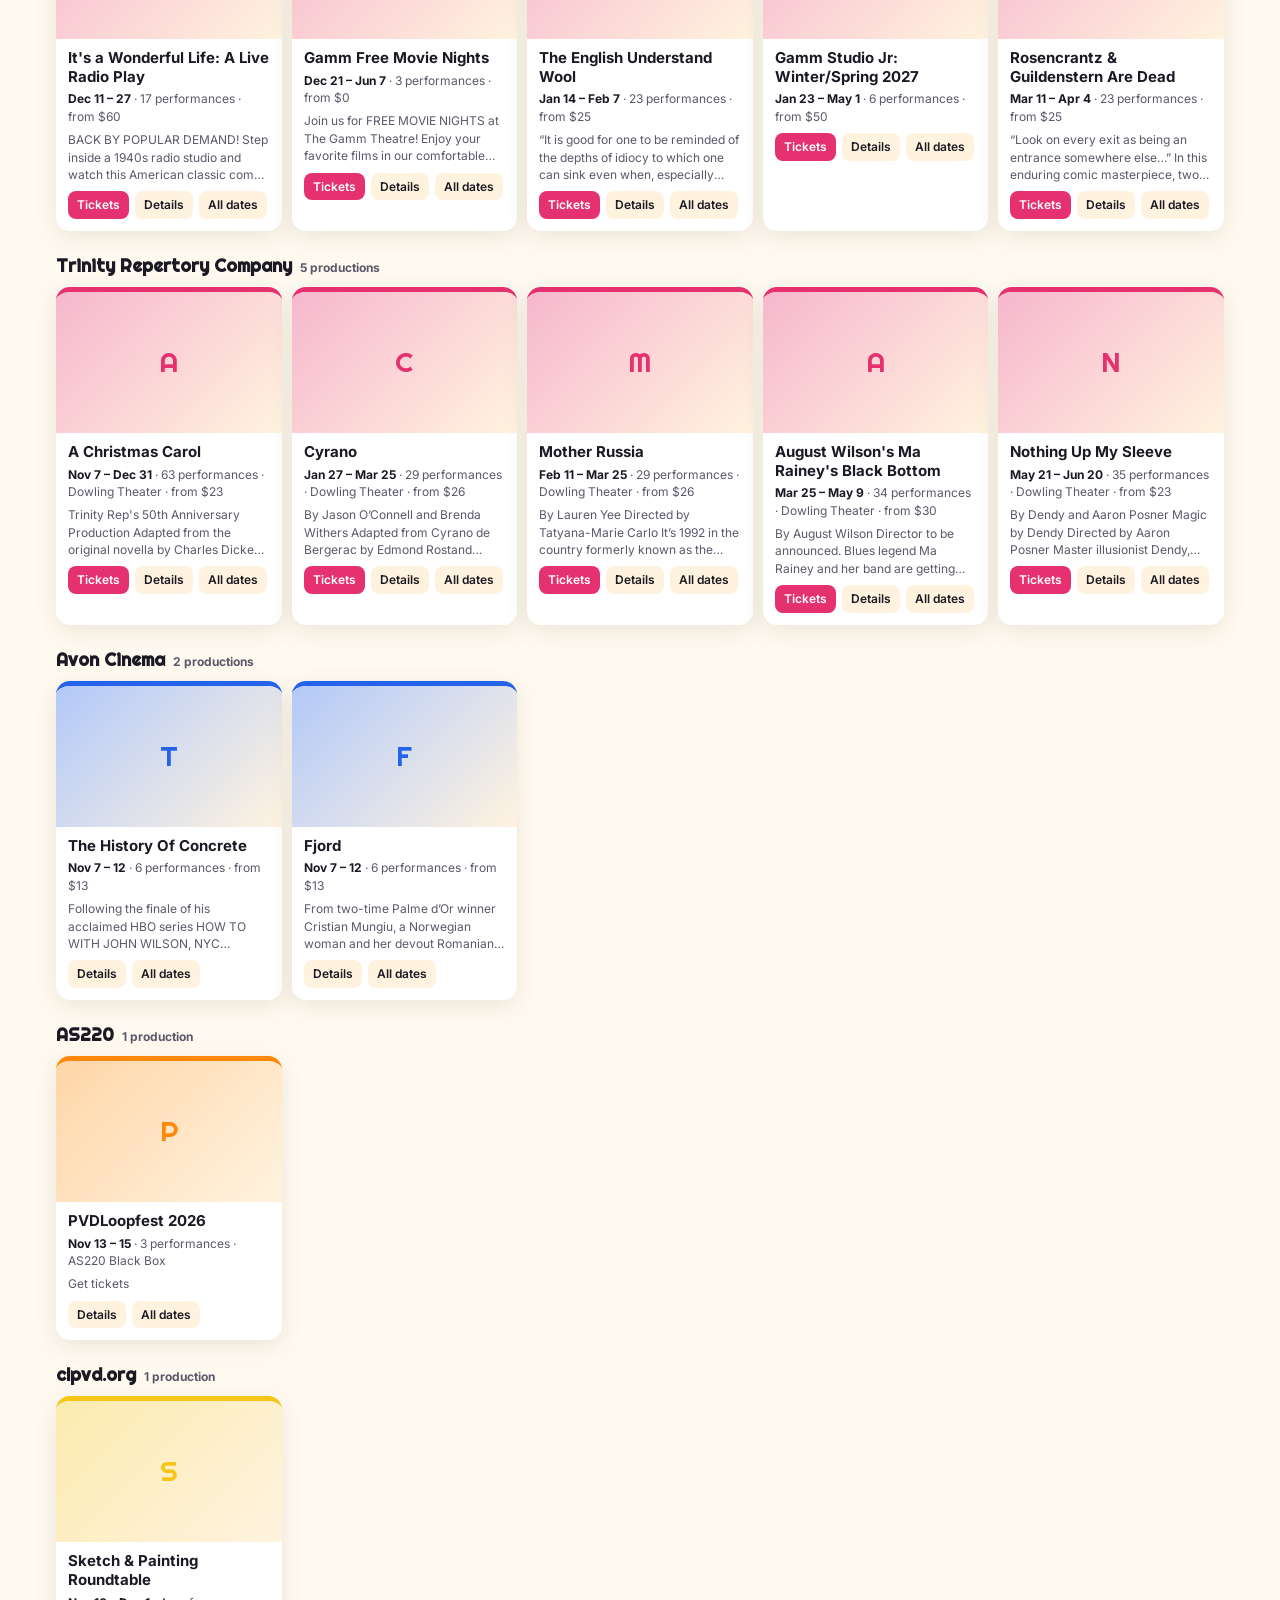
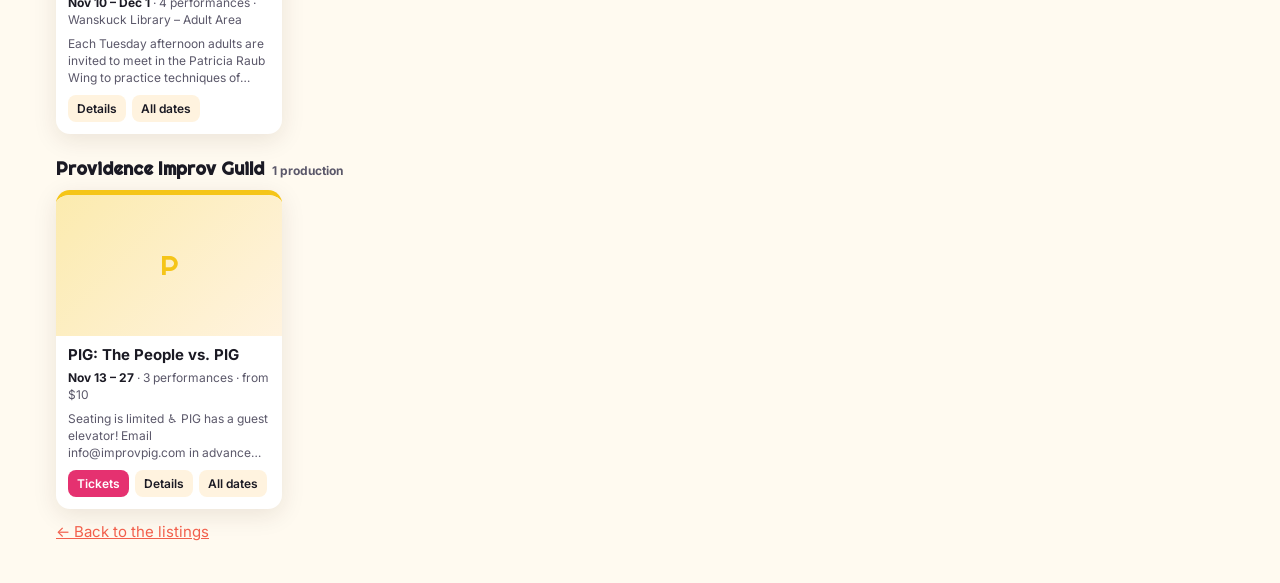
==== commit 882c83d6: "Season page: performing-arts runs only, premier houses first; weather badges skip indoor venues; dig" ====
--- a/site/season.html
+++ b/site/season.html
@@ -40,7 +40,7 @@
 </header>
 <main class="season">
   <h1>Season at a glance</h1>
-  <p class="lede">Every production with three or more performances, by house — for planning ahead and buying early. Built from the same listings as the main page.</p>
+  <p class="lede">Every theater, music, comedy, dance and film run with three or more performances, by house — for planning ahead and buying early. Built from the same listings as the main page.</p>
   <div class="legend" id="legend"></div>
   <div id="root"><p class="empty">Loading…</p></div>
   <a class="back" href="./">← Back to the listings</a>
@@ -54,11 +54,13 @@
   const data = await fetch(`data/events.json?v=${Math.floor(Date.now() / 6e5)}`).then(r => r.json());
   const key = e => `${e.title.toLowerCase().replace(/[^a-z0-9]+/g, " ").trim()}|${e.venue_id || e.venue}`;
   const runs = new Map();
-  for (const e of data.events) { if (e.category === "sports" || e.kids) continue; (runs.get(key(e)) || runs.set(key(e), []).get(key(e))).push(e); }
+  const KEEP = new Set(["theater", "classical", "dance", "comedy", "music", "film", "festival"]);
+  const PREMIER = /trinity|ppac|gamm|vets|philharmonic|firstworks|odeum|stadium|comedy connection|avon|newport classical|wilbury|strand|met\b|fete|as220|risd|brown/i;
+  for (const e of data.events) { if (!KEEP.has(e.category) || e.kids) continue; (runs.get(key(e)) || runs.set(key(e), []).get(key(e))).push(e); }
   const prods = [...runs.values()].filter(g => g.length >= 3 && new Set(g.map(e => e.start.slice(0, 10))).size >= 2).map(g => { g.sort((a, b) => a.start.localeCompare(b.start)); return g; });
   const byOrg = new Map();
   for (const g of prods) { const org = g[0].source_name || g[0].venue; (byOrg.get(org) || byOrg.set(org, []).get(org)).push(g); }
-  const orgs = [...byOrg.entries()].sort((a, b) => b[1].length - a[1].length || a[0].localeCompare(b[0]));
+  const orgs = [...byOrg.entries()].sort((a, b) => Number(PREMIER.test(b[0])) - Number(PREMIER.test(a[0])) || b[1].length - a[1].length || a[0].localeCompare(b[0]));
   const cats = new Set(prods.map(g => g[0].category));
   document.getElementById("legend").innerHTML = [...cats].map(c => `<span><i style="background:var(--c-${c})"></i>${CATS[c] || c}</span>`).join("");
   const root = document.getElementById("root"); root.innerHTML = "";
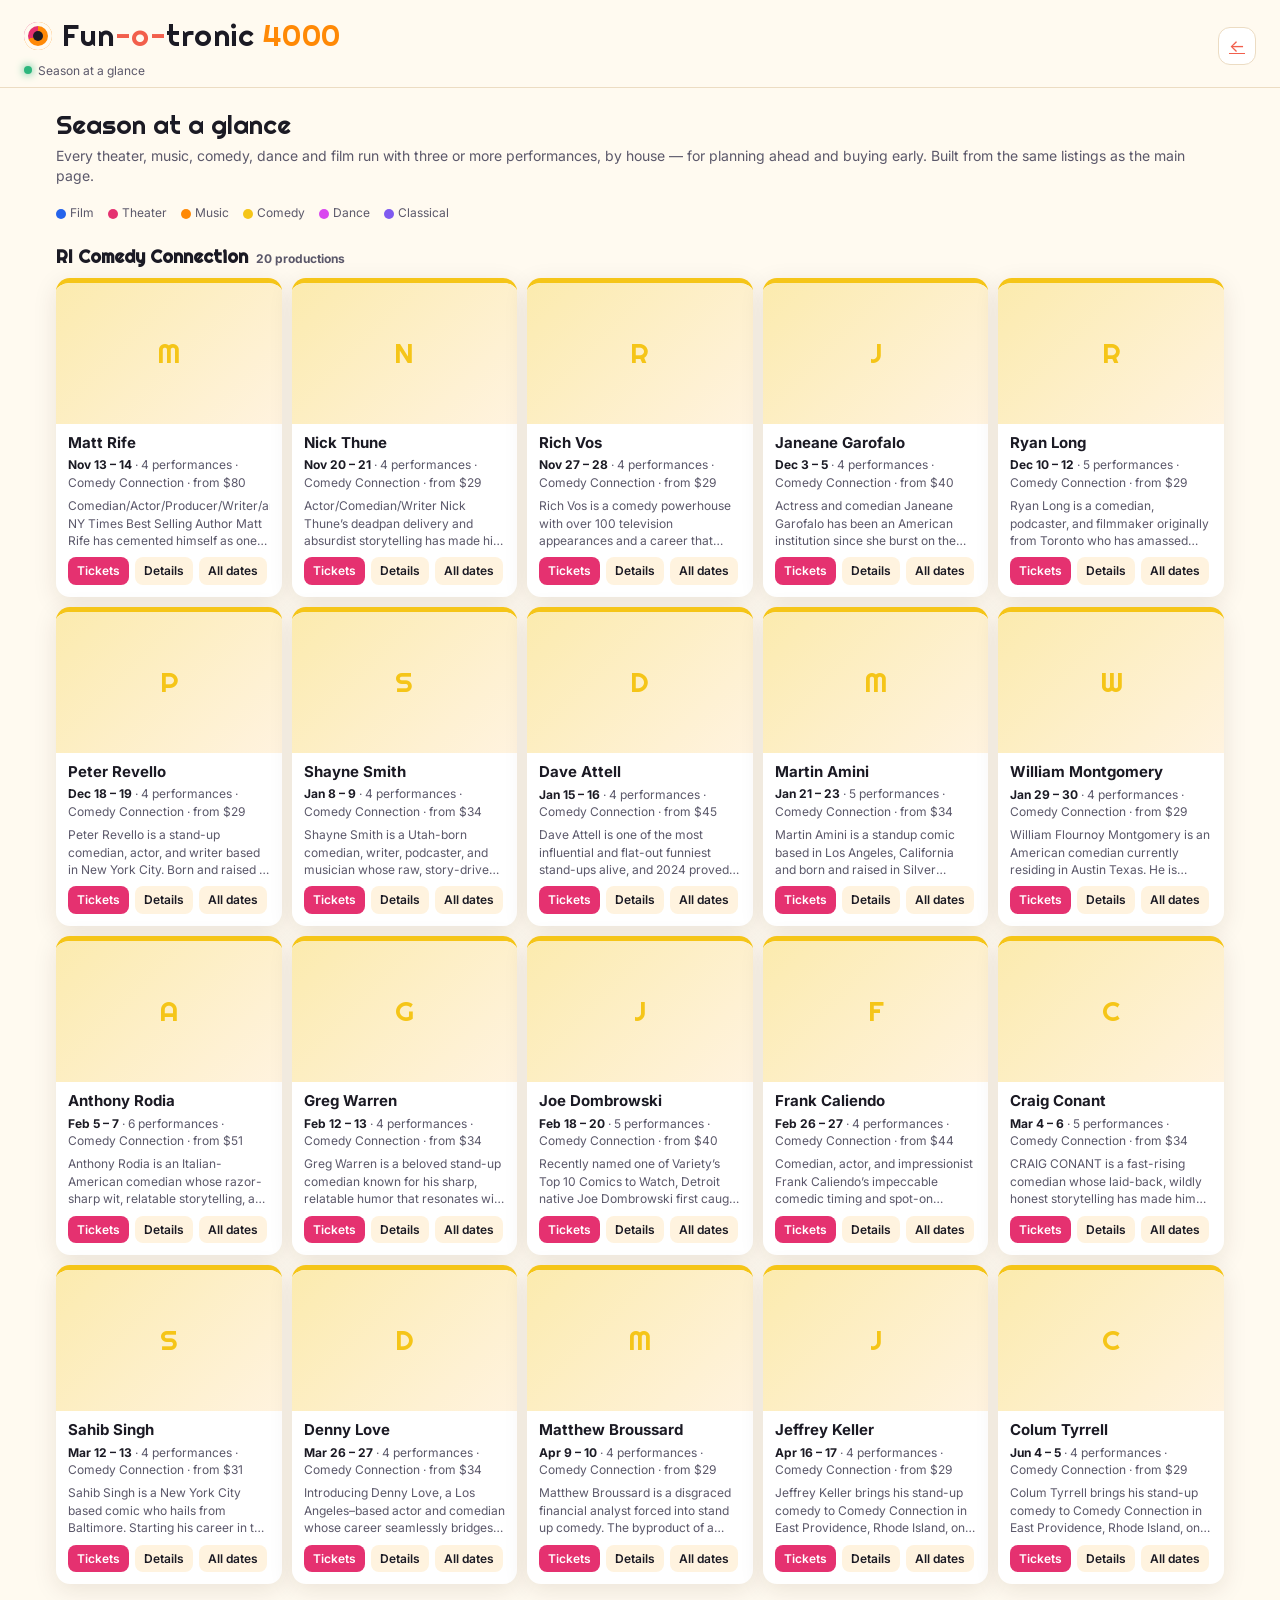
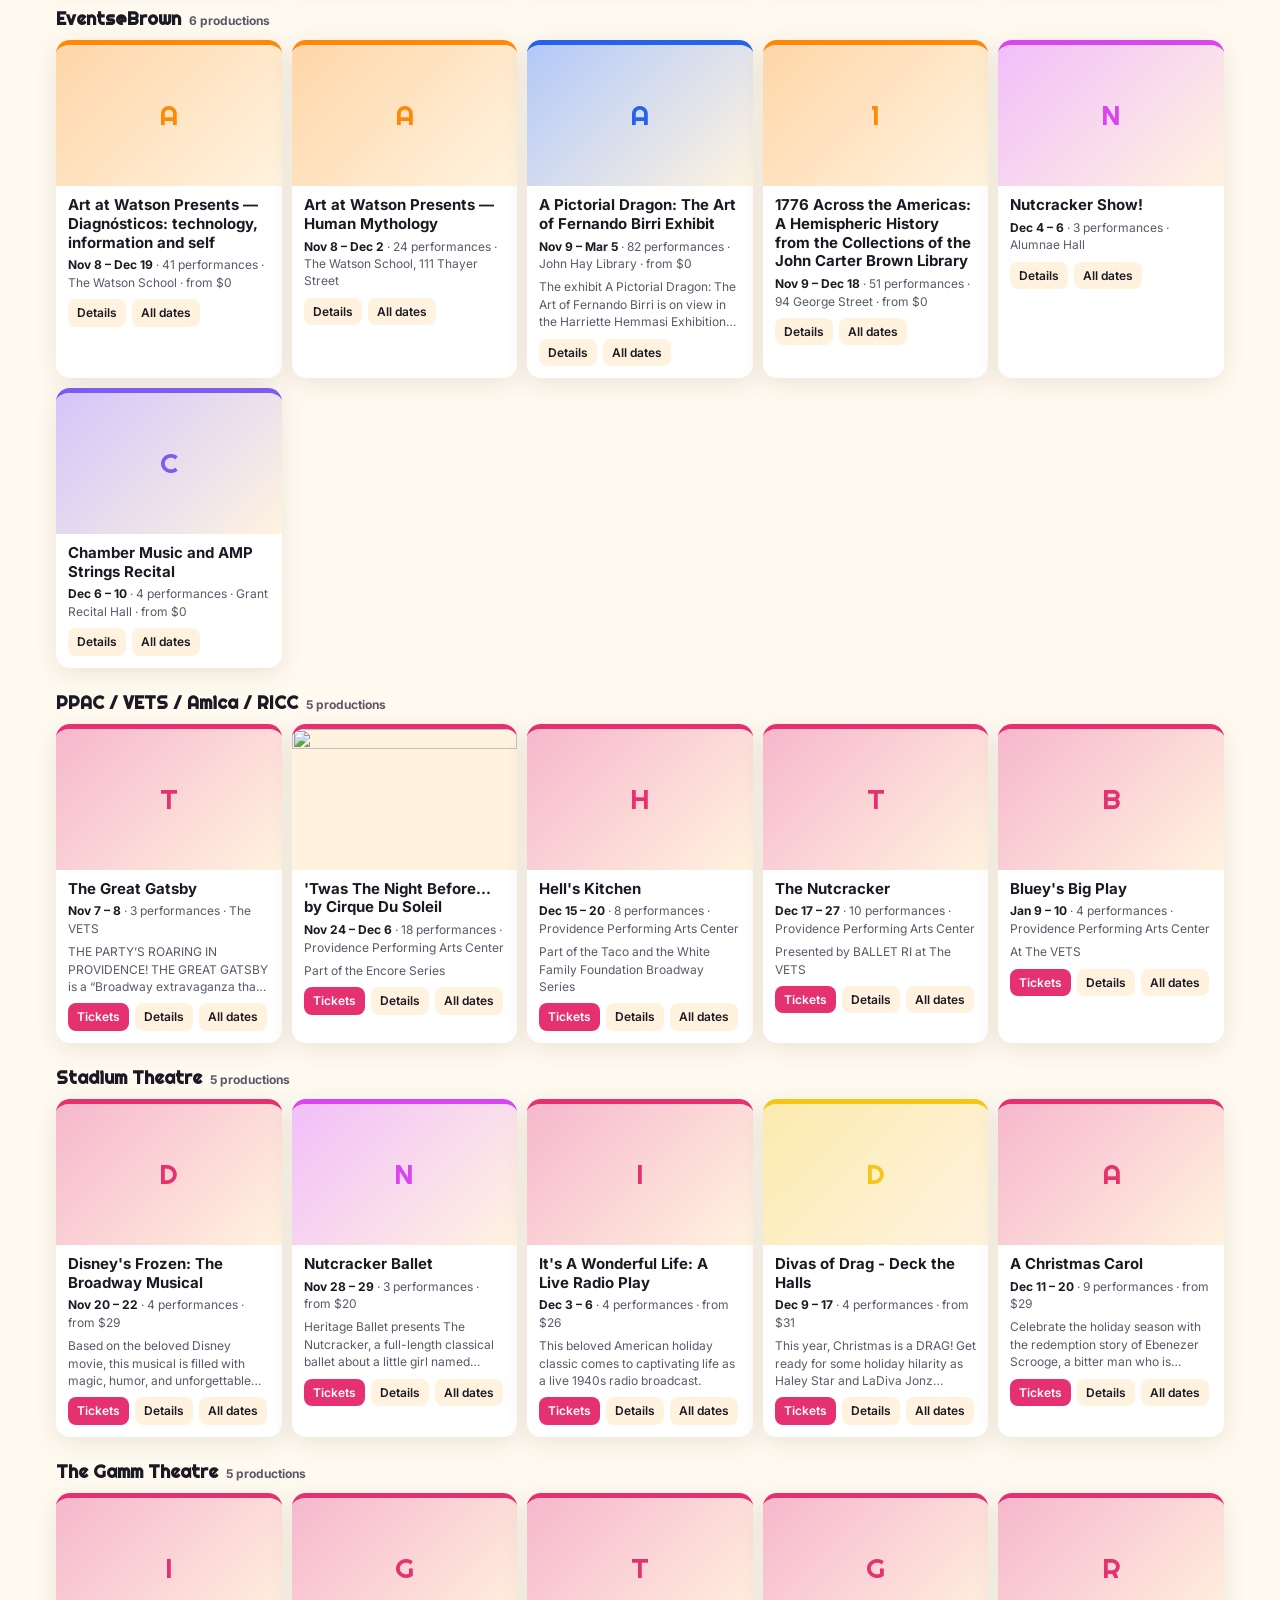
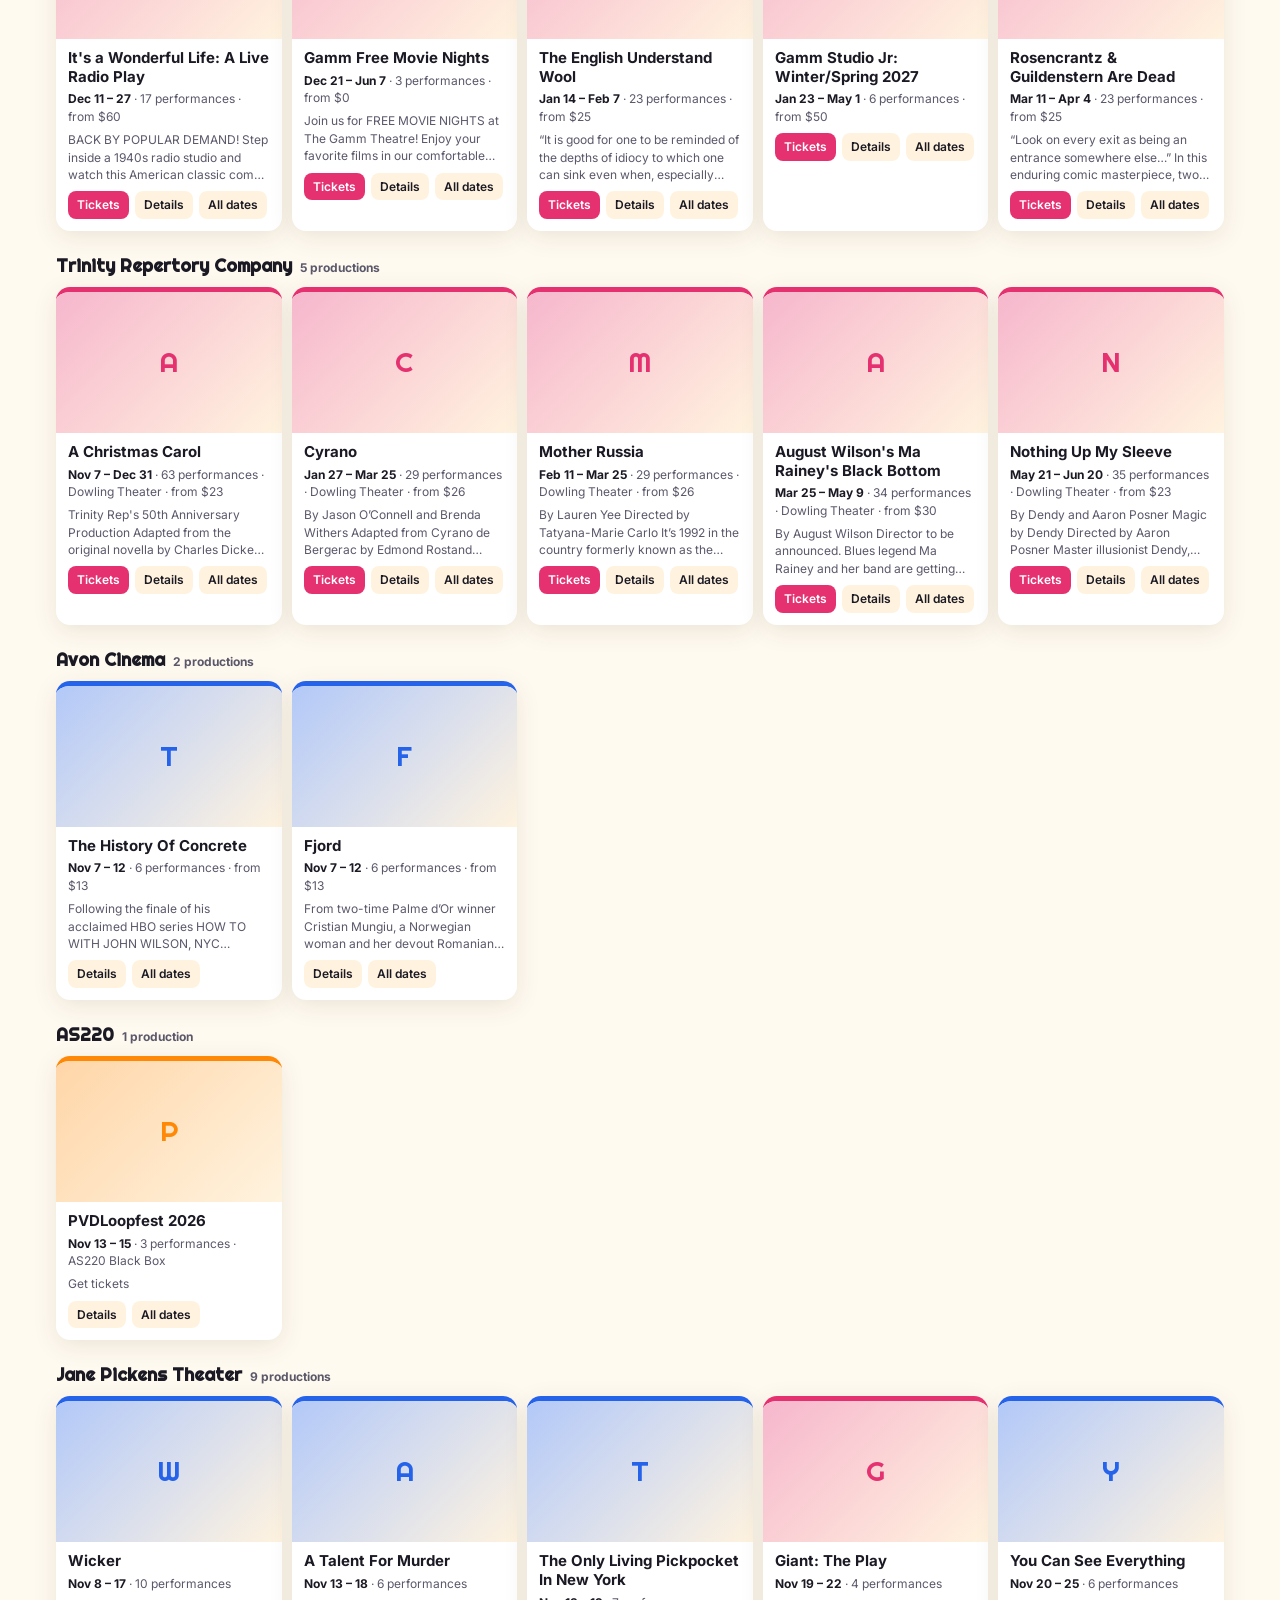
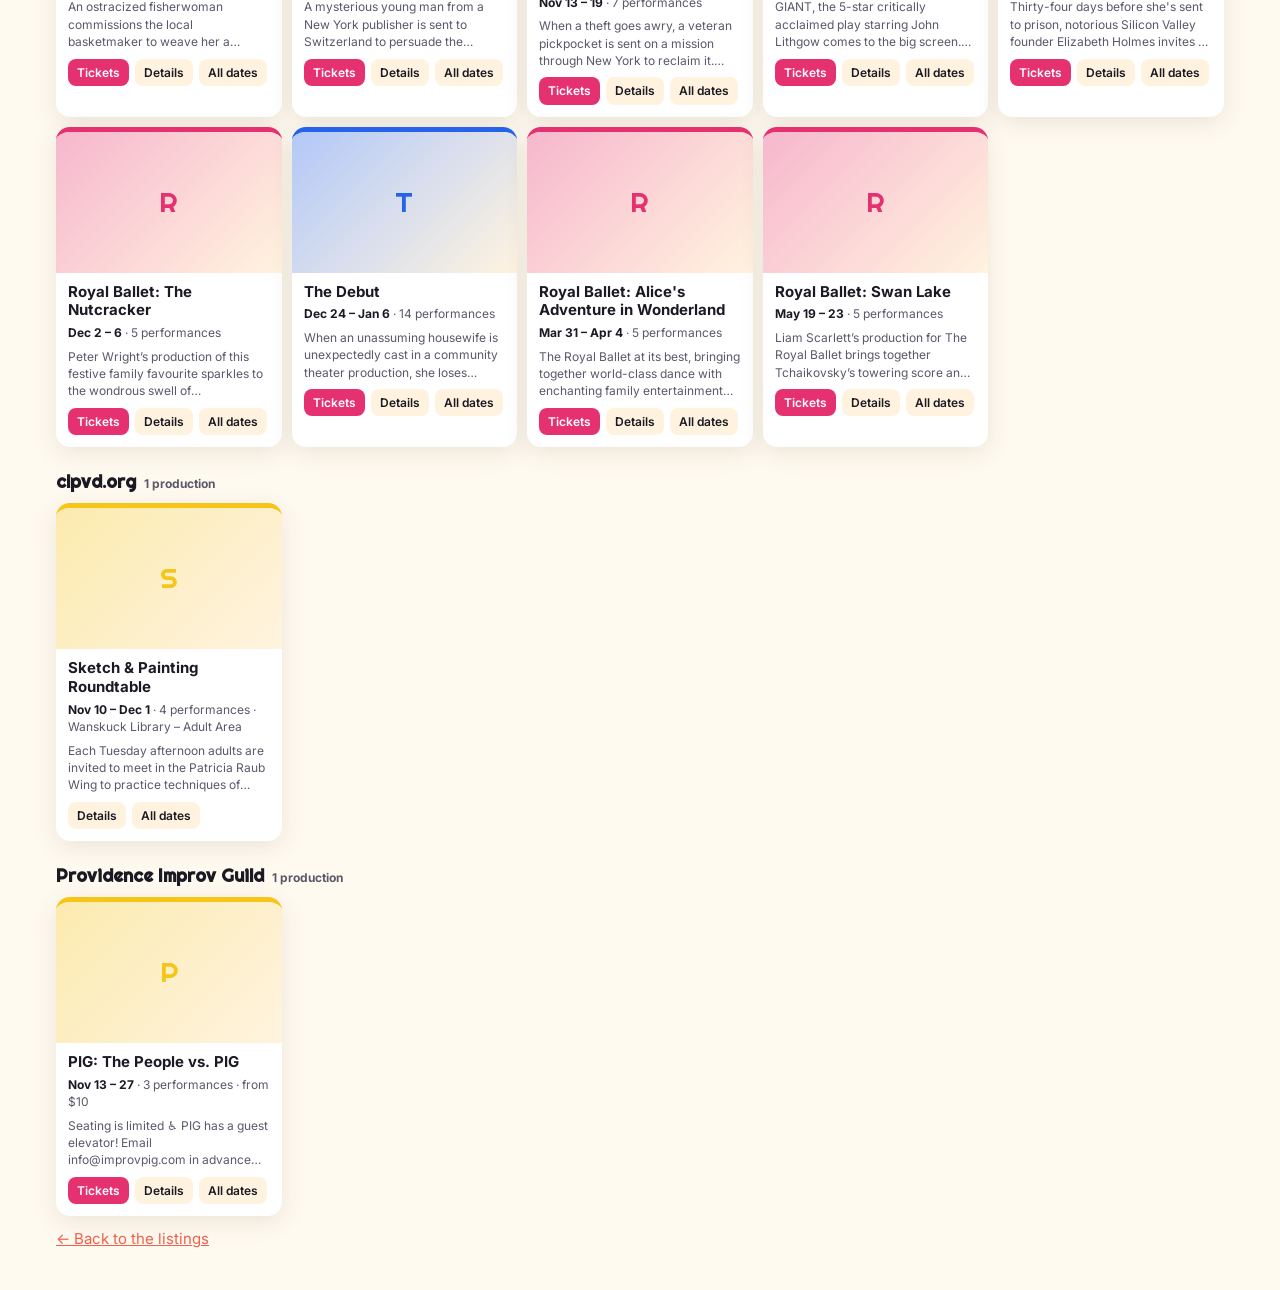
==== commit f810c046: "Phone: fresh files first (network-first offline copy), tighter spacing, two-column toggles, count on" ====
--- a/site/season.html
+++ b/site/season.html
@@ -8,7 +8,7 @@
 <link rel="icon" href="icon.svg">
 <link rel="preconnect" href="https://fonts.googleapis.com">
 <link rel="stylesheet" href="https://fonts.googleapis.com/css2?family=Righteous&family=Inter:wght@400;500;600;700&display=swap">
-<link rel="stylesheet" href="style.css?v=3">
+<link rel="stylesheet" href="style.css?v=5">
 <style>
   .season { max-width: 1200px; margin: 0 auto; padding: 0 16px 40px; }
   .season h1 { font-family: var(--font-display); font-weight: 400; font-size: 26px; margin: 18px 0 2px; }
--- a/site/style.css
+++ b/site/style.css
@@ -81,9 +81,11 @@
 
 /* ---------- filter panel ---------- */
 .panel { padding: 10px 16px 6px; display: grid; gap: 8px; }
+.panel > * { min-width: 0; }
+.search-row > * { min-width: 0; }
 .search-row { display: flex; gap: 8px; }
 #q {
-  flex: 1; min-width: 0; padding: 11px 14px; border-radius: 999px; border: 1px solid var(--line);
+  flex: 1; min-width: 0; width: 100%; padding: 11px 14px; border-radius: 999px; border: 1px solid var(--line);
   background: var(--panel); outline: none;
 }
 #q:focus { border-color: var(--accent); box-shadow: 0 0 0 3px rgba(255,137,6,.2); }
@@ -279,4 +281,48 @@
 .perf.so { opacity: .5; text-decoration: line-through; }
 .cal-cell .wxd { font-weight: 500; color: var(--ink2); font-size: 10px; margin-left: 4px; }
 .kv input[type=text] { margin-top: 6px; }
-@media (max-width: 719px) { .mood { display: none; } .datenight { padding: 0 10px; font-size: 13px; } }
+@media (max-width: 719px) {
+  .mood { display: none; }
+  .search-row { flex-wrap: wrap; }
+  #q { flex: 1 1 100%; }
+  .surprise, .datenight { flex: 1 1 0; padding: 9px 10px; font-size: 14px; text-align: center; }
+  .toggles select { max-width: 100%; }
+  .sheet { padding-left: 14px; padding-right: 14px; }
+  .sheet .hero { width: calc(100% + 28px); margin: 0 -14px 12px; }
+}
+
+.tickets { background: var(--panel); border: 1px solid var(--line); border-left: 5px solid var(--accent); border-radius: var(--radius); padding: 10px 14px; margin: 10px 0; font-size: 13px; }
+.tickets h3 { margin: 0 0 6px; font-size: 14px; }
+.tickets ul { margin: 0; padding-left: 16px; display: grid; gap: 4px; }
+.tickets .chg { color: var(--accent3); }
+.tickets .fine { color: var(--ink2); font-size: 12px; }
+
+/* ---------- phone polish (v5) ---------- */
+@media (max-width: 719px) {
+  .masthead { padding: 10px 12px 6px; }
+  .brand h1 { font-size: 20px; }
+  .icon-btn { width: 34px; height: 34px; font-size: 15px; border-radius: 10px; }
+  .panel { padding: 8px 12px 4px; gap: 7px; }
+  .chips button { padding: 6px 11px; font-size: 13px; }
+  .custom-range { flex-wrap: wrap; gap: 6px 12px; }
+  .custom-range input { max-width: 140px; }
+  .toggles { display: grid; grid-template-columns: 1fr 1fr; gap: 6px 10px; align-items: center; }
+  .toggles .tog { font-size: 13px; }
+  .toggles .tog.price { grid-column: 1; }
+  .toggles select { width: 100%; max-width: none; }
+  .toggles #areaSel { grid-column: 1 / -1; }
+  .toggles #venueSel { grid-column: 1 / -1; }
+  .toggles .linkish { justify-self: start; }
+  .viewbar { flex-wrap: wrap; padding: 6px 12px; gap: 6px 10px; }
+  .viewbar .seg { order: 1; }
+  .viewbar #sortSel { order: 2; margin-left: auto; }
+  .viewbar .count { order: 3; flex-basis: 100%; }
+  main { padding: 0 12px 24px; }
+  .card { grid-template-columns: 52px 1fr 30px; gap: 8px; padding: 10px 8px 10px 10px; }
+  .card .when { font-size: 14px; }
+  .card .title { font-size: 15px; }
+  .cal-grid { gap: 3px; }
+  .cal-cell { padding: 3px; font-size: 11px; aspect-ratio: 1 / 1.1; }
+  .cal-cell .dots i { width: 5px; height: 5px; }
+  .foot { padding: 16px 12px 32px; }
+}
